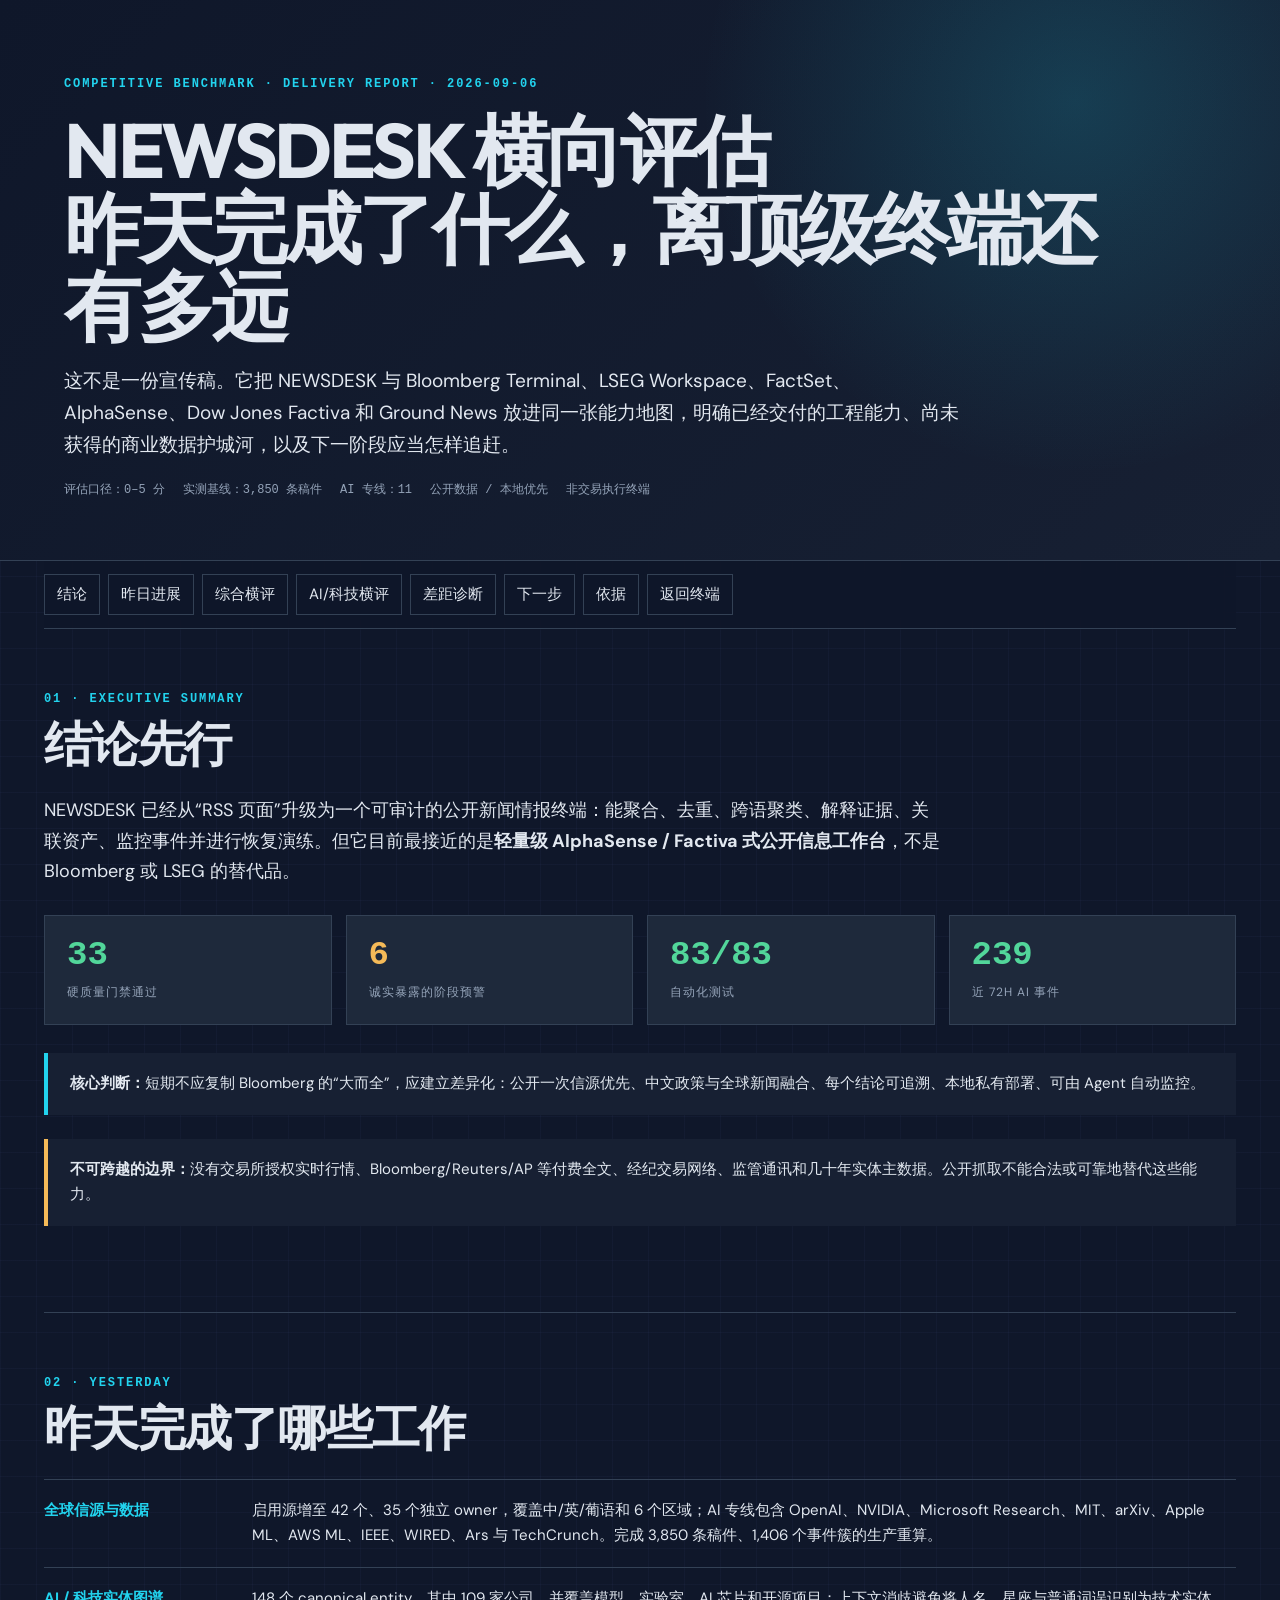
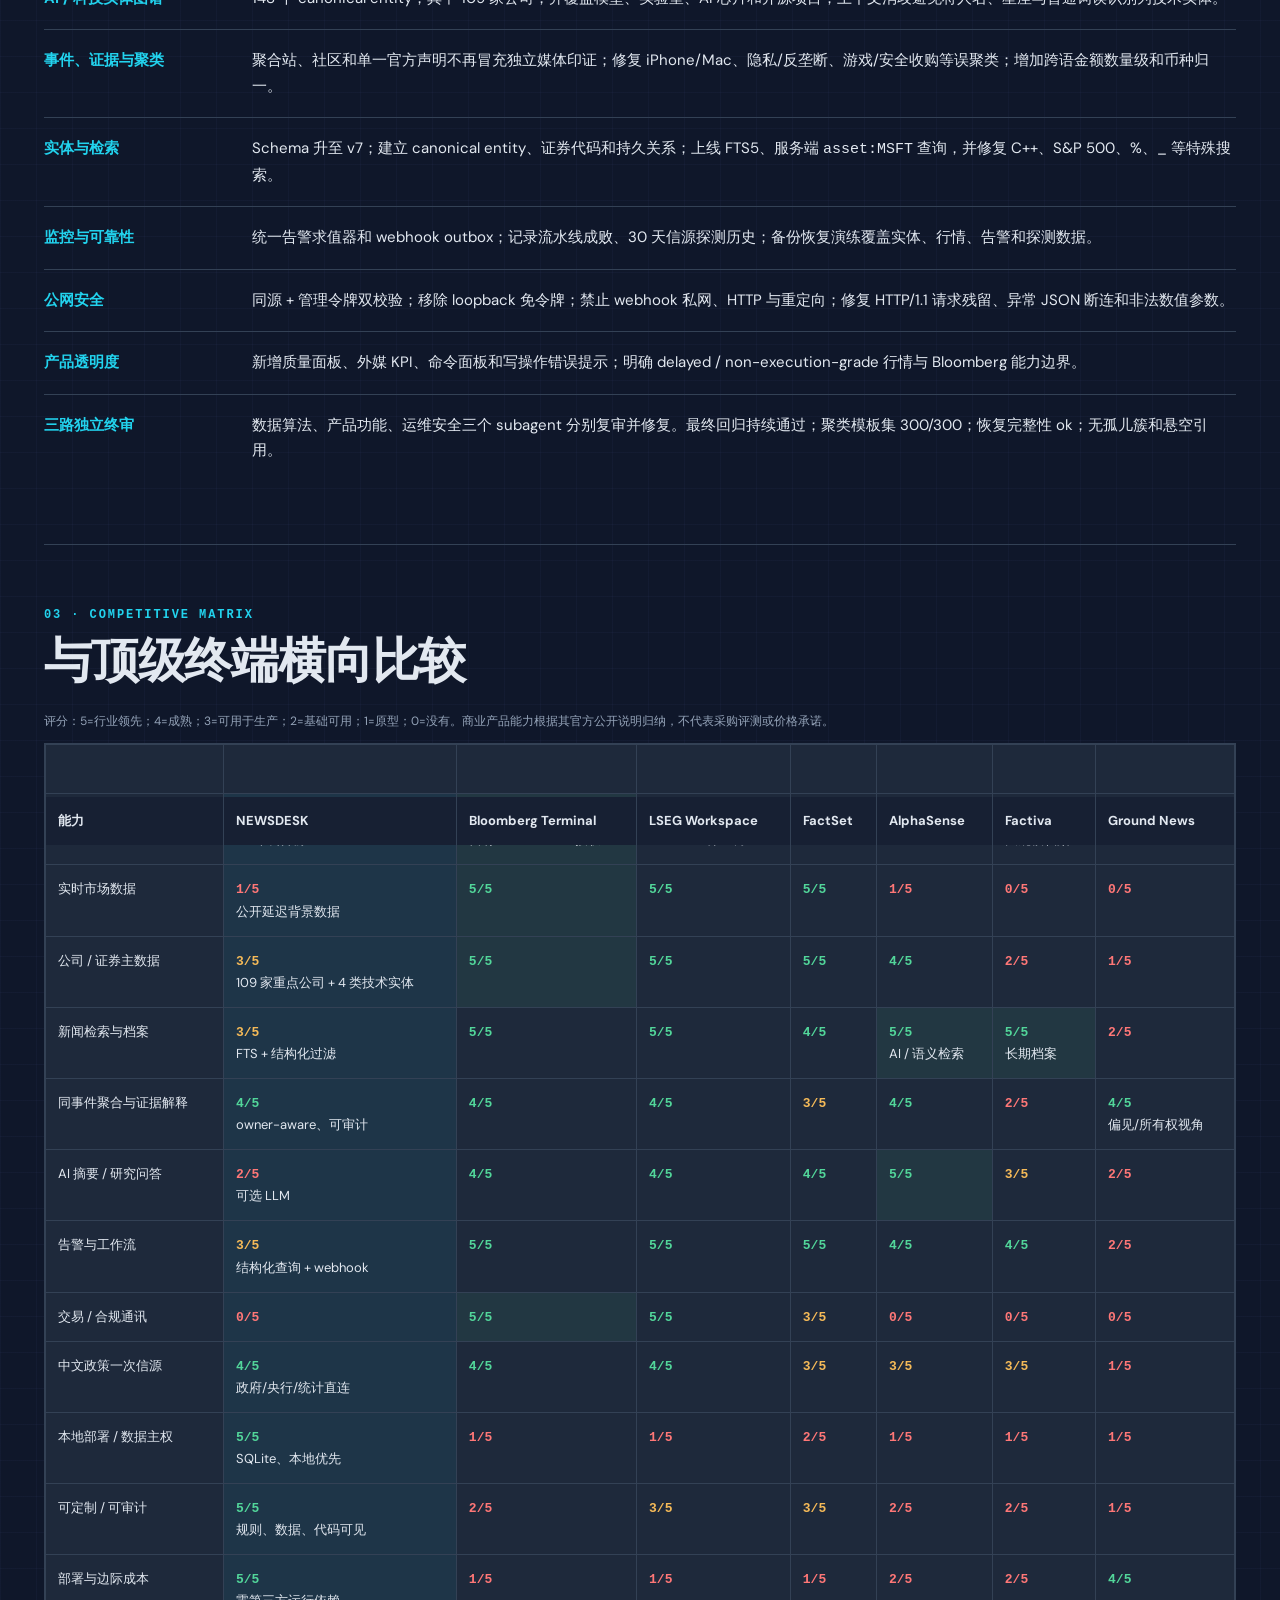
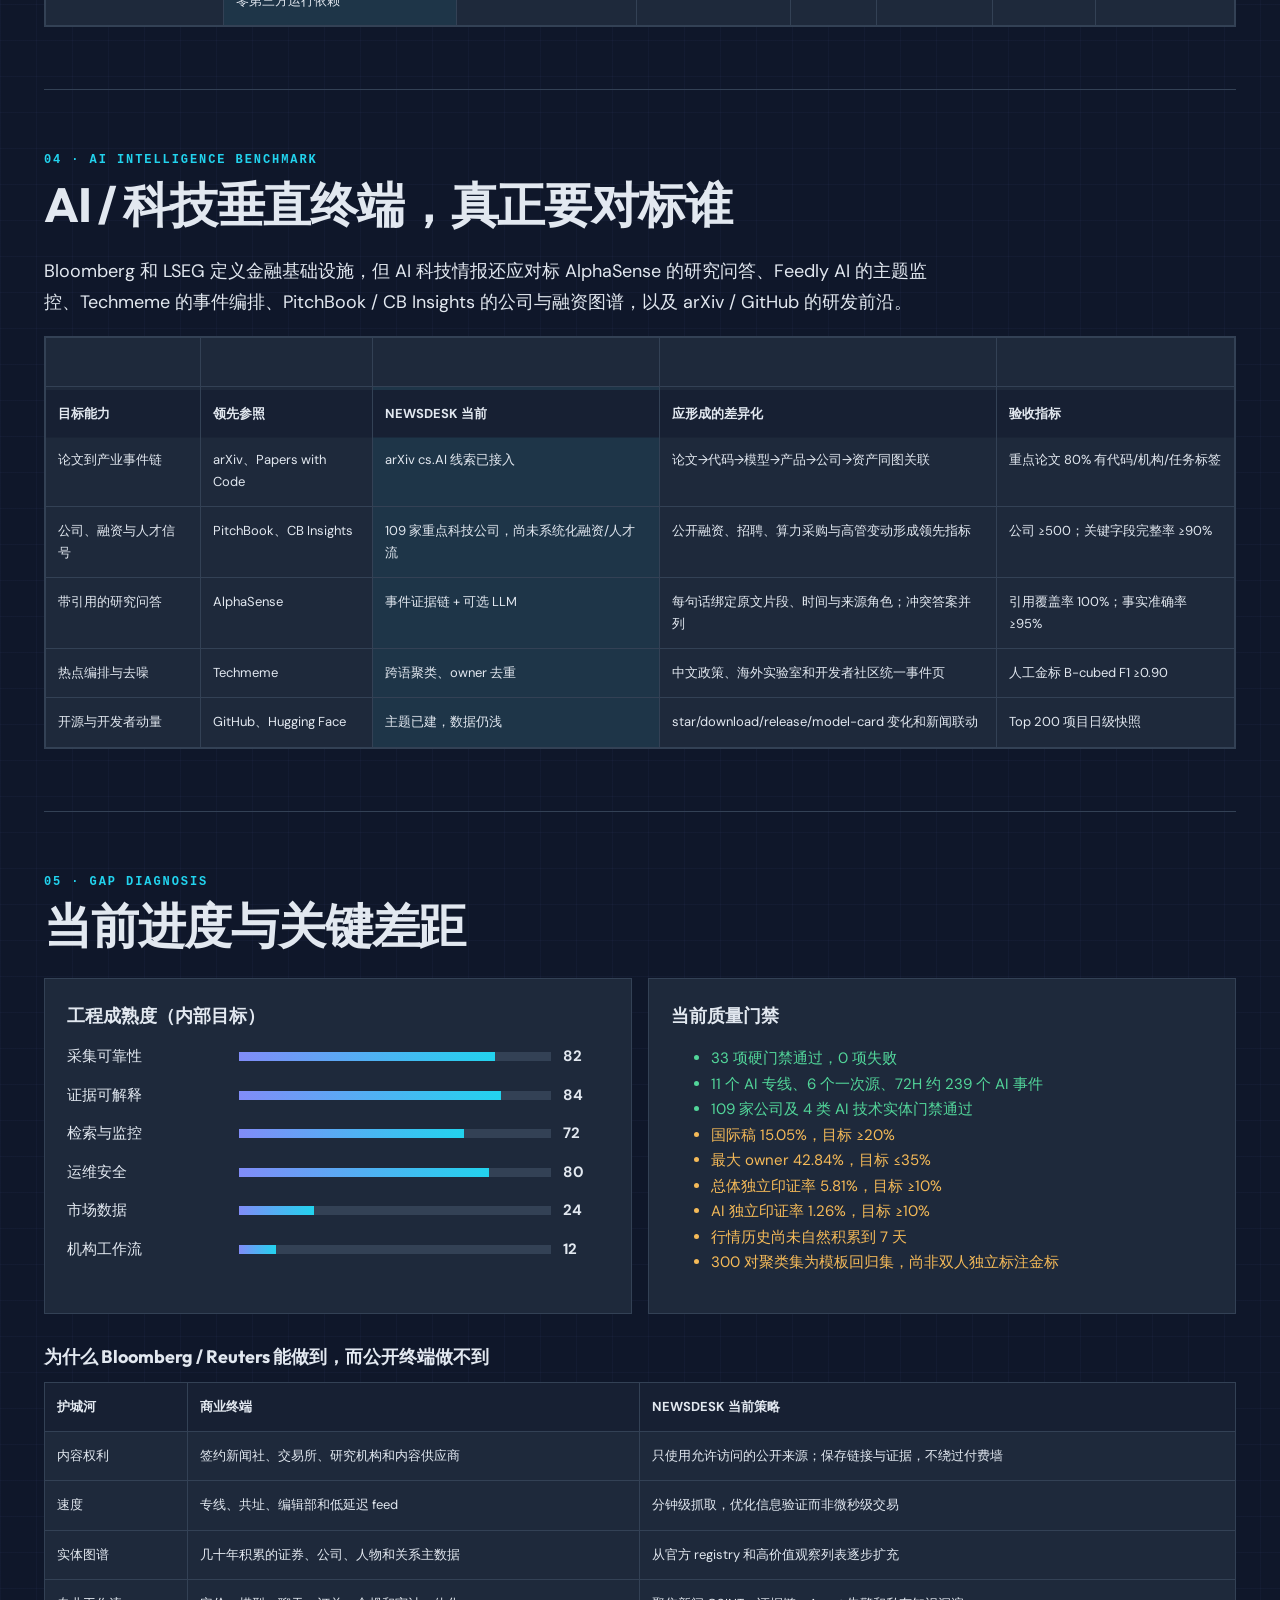
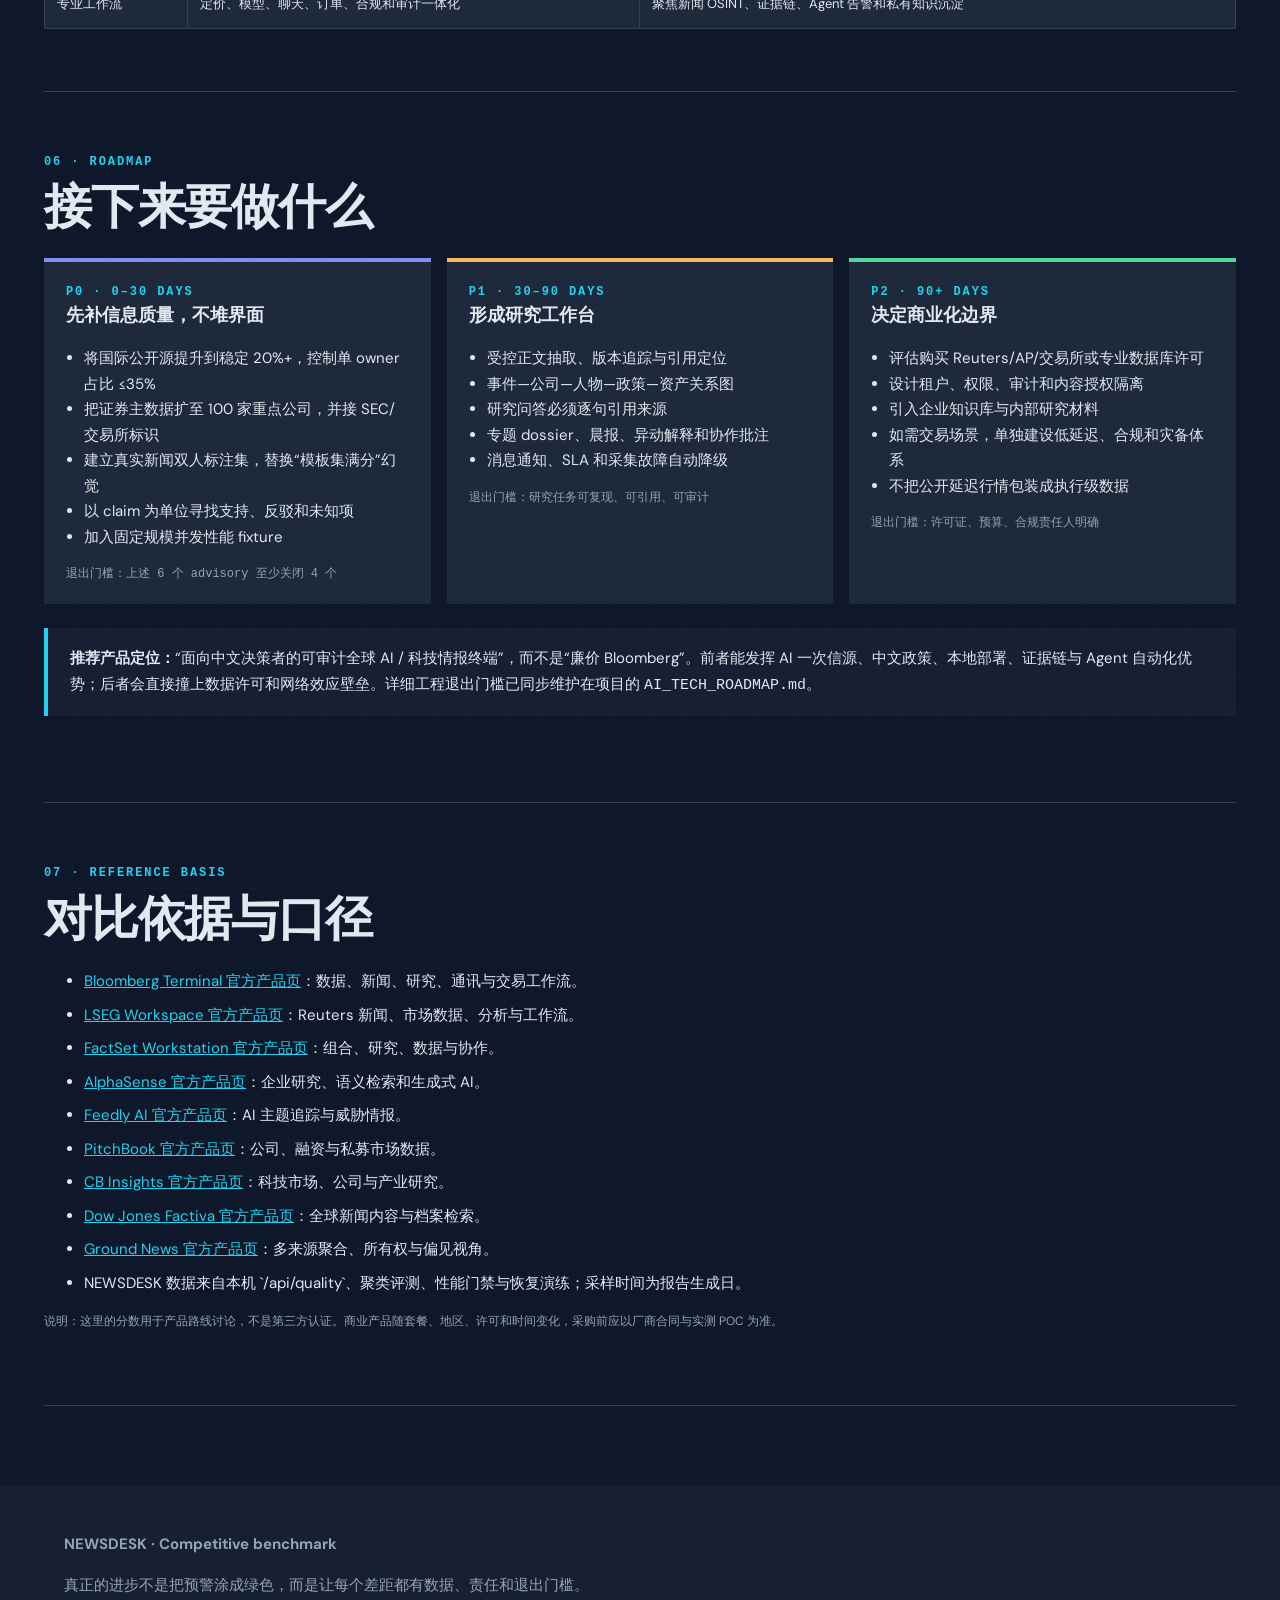
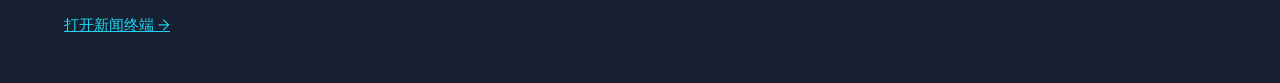
==== web/benchmark-report.html @ 803a9b40 "add web/benchmark-report.html" ====
<!doctype html>
<!--
  Aesthetic Direction: E. 科技冷冽
  Display Font: Outfit | Body Font: DM Sans
  Primary: #818CF8 | Accent: #22D3EE | Bg: #0F172A
  Texture: technical grid + radial glow
-->
<html lang="zh-CN">
<head>
<meta charset="utf-8">
<meta name="viewport" content="width=device-width,initial-scale=1">
<title>NEWSDESK 横向评估｜昨日进展与下一步</title>
<link rel="preconnect" href="https://fonts.googleapis.com">
<link rel="preconnect" href="https://fonts.gstatic.com" crossorigin>
<link href="https://fonts.googleapis.com/css2?family=DM+Sans:wght@400;500;600&family=Outfit:wght@600;800&display=swap" rel="stylesheet">
<style>
:root{--bg:#0f172a;--panel:#1e293b;--panel2:#172033;--line:#334155;--text:#e2e8f0;--muted:#94a3b8;--amber:#f5ba58;--cyan:#22d3ee;--green:#52d69a;--red:#ff7777;--blue:#818cf8;--font-display:'Outfit',sans-serif;--font-body:'DM Sans','PingFang SC',sans-serif}*{box-sizing:border-box}html{scroll-behavior:smooth}body{margin:0;background-color:var(--bg);background-image:linear-gradient(rgba(129,140,248,.04) 1px,transparent 1px),linear-gradient(90deg,rgba(129,140,248,.04) 1px,transparent 1px);background-size:36px 36px;color:var(--text);font:15px/1.7 var(--font-body)}a{color:var(--cyan)}h1,h2,h3{font-family:var(--font-display)}.hero{padding:76px max(5vw,24px) 62px;border-bottom:1px solid var(--line);background:radial-gradient(circle at 84% 18%,rgba(34,211,238,.18) 0,transparent 32%),linear-gradient(135deg,var(--bg),var(--panel2))}.eyebrow{color:var(--cyan);font:700 12px/1.4 ui-monospace,monospace;letter-spacing:.16em;text-transform:uppercase}.hero h1{max-width:1050px;margin:18px 0;font-size:clamp(38px,6vw,78px);line-height:1.02;letter-spacing:-.045em}.hero p{max-width:900px;color:var(--text);font-size:19px}.stamp{display:flex;gap:18px;flex-wrap:wrap;color:var(--muted);font:12px ui-monospace,monospace}.wrap{max-width:1240px;margin:auto;padding:0 24px 80px}.nav{position:sticky;top:0;z-index:5;display:flex;gap:8px;overflow:auto;padding:13px 0;background:rgba(15,23,42,.94);backdrop-filter:blur(12px);border-bottom:1px solid var(--line)}.nav a{text-decoration:none;color:var(--text);border:1px solid var(--line);padding:7px 12px;white-space:nowrap}.section{padding:62px 0;border-bottom:1px solid var(--line);scroll-margin-top:58px}h2{font-size:clamp(28px,4vw,48px);line-height:1.15;margin:8px 0 24px;letter-spacing:-.025em}h3{font-size:18px;margin:0 0 10px}.lead{max-width:900px;color:var(--text);font-size:18px}.grid{display:grid;grid-template-columns:repeat(4,1fr);gap:14px;margin:28px 0}.card{background:var(--panel);border:1px solid var(--line);padding:22px}.metric{font:700 34px/1 ui-monospace,monospace;color:var(--amber)}.label{margin-top:10px;color:var(--muted);font-size:12px;text-transform:uppercase;letter-spacing:.09em}.good{color:var(--green)}.warn{color:var(--amber)}.bad{color:var(--red)}.callout{margin:24px 0;padding:18px 22px;border-left:4px solid var(--cyan);background:var(--panel2)}.callout.warning{border-color:var(--amber)}.done{display:grid;grid-template-columns:190px 1fr;gap:18px;padding:18px 0;border-top:1px solid var(--line)}.done b{color:var(--cyan)}table{width:100%;border-collapse:collapse;background:var(--panel);font-size:13px}th,td{padding:13px 12px;border:1px solid var(--line);vertical-align:top;text-align:left}th{position:sticky;top:52px;background:var(--panel2);color:var(--text);z-index:2}.matrix-wrap{overflow:auto;border:1px solid var(--line)}.score{font:700 13px ui-monospace,monospace;white-space:nowrap}.s5,.s4{color:var(--green)}.s3{color:var(--amber)}.s2,.s1,.s0{color:var(--red)}.winner{background:rgba(82,214,154,.08)}.ours{background:rgba(34,211,238,.07)}.legend{color:var(--muted);font-size:12px}.two{display:grid;grid-template-columns:1fr 1fr;gap:16px}.bar-row{display:grid;grid-template-columns:160px 1fr 46px;gap:12px;align-items:center;margin:13px 0}.bar{height:9px;background:var(--line)}.bar i{display:block;height:100%;background:linear-gradient(90deg,var(--blue),var(--cyan))}.roadmap{display:grid;grid-template-columns:repeat(3,1fr);gap:16px}.phase{background:var(--panel);border-top:4px solid var(--blue);padding:22px}.phase:nth-child(2){border-color:var(--amber)}.phase:nth-child(3){border-color:var(--green)}.phase ul{padding-left:18px}.gate{font:12px ui-monospace,monospace;color:var(--muted)}.refs li{margin:8px 0}.footer{padding:46px max(5vw,24px);background:var(--panel2);color:var(--muted)}@media(max-width:900px){.grid{grid-template-columns:1fr 1fr}.two,.roadmap{grid-template-columns:1fr}.done{grid-template-columns:1fr}.bar-row{grid-template-columns:120px 1fr 40px}}@media(max-width:520px){.grid{grid-template-columns:1fr}.hero{padding-top:48px}}
</style>
</head>
<body>
<header class="hero">
  <div class="eyebrow">Competitive benchmark · delivery report · 2026-09-06</div>
  <h1>NEWSDESK 横向评估<br>昨天完成了什么，离顶级终端还有多远</h1>
  <p>这不是一份宣传稿。它把 NEWSDESK 与 Bloomberg Terminal、LSEG Workspace、FactSet、AlphaSense、Dow Jones Factiva 和 Ground News 放进同一张能力地图，明确已经交付的工程能力、尚未获得的商业数据护城河，以及下一阶段应当怎样追赶。</p>
  <div class="stamp"><span>评估口径：0–5 分</span><span>实测基线：3,850 条稿件</span><span>AI 专线：11</span><span>公开数据 / 本地优先</span><span>非交易执行终端</span></div>
</header>
<main class="wrap">
<nav class="nav"><a href="#summary">结论</a><a href="#yesterday">昨日进展</a><a href="#matrix">综合横评</a><a href="#ai-benchmark">AI/科技横评</a><a href="#gaps">差距诊断</a><a href="#roadmap">下一步</a><a href="#sources">依据</a><a href="/">返回终端</a></nav>

<section class="section" id="summary">
  <div class="eyebrow">01 · Executive summary</div><h2>结论先行</h2>
  <p class="lead">NEWSDESK 已经从“RSS 页面”升级为一个可审计的公开新闻情报终端：能聚合、去重、跨语聚类、解释证据、关联资产、监控事件并进行恢复演练。但它目前最接近的是<strong>轻量级 AlphaSense / Factiva 式公开信息工作台</strong>，不是 Bloomberg 或 LSEG 的替代品。</p>
  <div class="grid"><div class="card"><div class="metric good">33</div><div class="label">硬质量门禁通过</div></div><div class="card"><div class="metric">6</div><div class="label">诚实暴露的阶段预警</div></div><div class="card"><div class="metric good">83/83</div><div class="label">自动化测试</div></div><div class="card"><div class="metric good">239</div><div class="label">近 72H AI 事件</div></div></div>
  <div class="callout"><b>核心判断：</b>短期不应复制 Bloomberg 的“大而全”，应建立差异化：公开一次信源优先、中文政策与全球新闻融合、每个结论可追溯、本地私有部署、可由 Agent 自动监控。</div>
  <div class="callout warning"><b>不可跨越的边界：</b>没有交易所授权实时行情、Bloomberg/Reuters/AP 等付费全文、经纪交易网络、监管通讯和几十年实体主数据。公开抓取不能合法或可靠地替代这些能力。</div>
</section>

<section class="section" id="yesterday">
  <div class="eyebrow">02 · Yesterday</div><h2>昨天完成了哪些工作</h2>
  <div class="done"><b>全球信源与数据</b><span>启用源增至 42 个、35 个独立 owner，覆盖中/英/葡语和 6 个区域；AI 专线包含 OpenAI、NVIDIA、Microsoft Research、MIT、arXiv、Apple ML、AWS ML、IEEE、WIRED、Ars 与 TechCrunch。完成 3,850 条稿件、1,406 个事件簇的生产重算。</span></div>
  <div class="done"><b>AI / 科技实体图谱</b><span>148 个 canonical entity，其中 109 家公司，并覆盖模型、实验室、AI 芯片和开源项目；上下文消歧避免将人名、星座与普通词误识别为技术实体。</span></div>
  <div class="done"><b>事件、证据与聚类</b><span>聚合站、社区和单一官方声明不再冒充独立媒体印证；修复 iPhone/Mac、隐私/反垄断、游戏/安全收购等误聚类；增加跨语金额数量级和币种归一。</span></div>
  <div class="done"><b>实体与检索</b><span>Schema 升至 v7；建立 canonical entity、证券代码和持久关系；上线 FTS5、服务端 <code>asset:MSFT</code> 查询，并修复 C++、S&amp;P 500、%、_ 等特殊搜索。</span></div>
  <div class="done"><b>监控与可靠性</b><span>统一告警求值器和 webhook outbox；记录流水线成败、30 天信源探测历史；备份恢复演练覆盖实体、行情、告警和探测数据。</span></div>
  <div class="done"><b>公网安全</b><span>同源 + 管理令牌双校验；移除 loopback 免令牌；禁止 webhook 私网、HTTP 与重定向；修复 HTTP/1.1 请求残留、异常 JSON 断连和非法数值参数。</span></div>
  <div class="done"><b>产品透明度</b><span>新增质量面板、外媒 KPI、命令面板和写操作错误提示；明确 delayed / non-execution-grade 行情与 Bloomberg 能力边界。</span></div>
  <div class="done"><b>三路独立终审</b><span>数据算法、产品功能、运维安全三个 subagent 分别复审并修复。最终回归持续通过；聚类模板集 300/300；恢复完整性 ok；无孤儿簇和悬空引用。</span></div>
</section>

<section class="section" id="matrix">
  <div class="eyebrow">03 · Competitive matrix</div><h2>与顶级终端横向比较</h2>
  <p class="legend">评分：5=行业领先；4=成熟；3=可用于生产；2=基础可用；1=原型；0=没有。商业产品能力根据其官方公开说明归纳，不代表采购评测或价格承诺。</p>
  <div class="matrix-wrap"><table><thead><tr><th>能力</th><th>NEWSDESK</th><th>Bloomberg Terminal</th><th>LSEG Workspace</th><th>FactSet</th><th>AlphaSense</th><th>Factiva</th><th>Ground News</th></tr></thead><tbody>
  <tr><td>全球授权新闻深度</td><td class="ours"><span class="score s2">2/5</span><br>42 个公开源</td><td class="winner"><span class="score s5">5/5</span><br>自有 newsroom + 授权</td><td><span class="score s5">5/5</span><br>Reuters + 第三方</td><td><span class="score s4">4/5</span></td><td><span class="score s4">4/5</span></td><td><span class="score s5">5/5</span><br>大规模档案</td><td><span class="score s3">3/5</span></td></tr>
  <tr><td>实时市场数据</td><td class="ours"><span class="score s1">1/5</span><br>公开延迟背景数据</td><td class="winner"><span class="score s5">5/5</span></td><td><span class="score s5">5/5</span></td><td><span class="score s5">5/5</span></td><td><span class="score s1">1/5</span></td><td><span class="score s0">0/5</span></td><td><span class="score s0">0/5</span></td></tr>
  <tr><td>公司 / 证券主数据</td><td class="ours"><span class="score s3">3/5</span><br>109 家重点公司 + 4 类技术实体</td><td class="winner"><span class="score s5">5/5</span></td><td><span class="score s5">5/5</span></td><td><span class="score s5">5/5</span></td><td><span class="score s4">4/5</span></td><td><span class="score s2">2/5</span></td><td><span class="score s1">1/5</span></td></tr>
  <tr><td>新闻检索与档案</td><td class="ours"><span class="score s3">3/5</span><br>FTS + 结构化过滤</td><td><span class="score s5">5/5</span></td><td><span class="score s5">5/5</span></td><td><span class="score s4">4/5</span></td><td class="winner"><span class="score s5">5/5</span><br>AI / 语义检索</td><td class="winner"><span class="score s5">5/5</span><br>长期档案</td><td><span class="score s2">2/5</span></td></tr>
  <tr><td>同事件聚合与证据解释</td><td class="ours winner"><span class="score s4">4/5</span><br>owner-aware、可审计</td><td><span class="score s4">4/5</span></td><td><span class="score s4">4/5</span></td><td><span class="score s3">3/5</span></td><td><span class="score s4">4/5</span></td><td><span class="score s2">2/5</span></td><td><span class="score s4">4/5</span><br>偏见/所有权视角</td></tr>
  <tr><td>AI 摘要 / 研究问答</td><td class="ours"><span class="score s2">2/5</span><br>可选 LLM</td><td><span class="score s4">4/5</span></td><td><span class="score s4">4/5</span></td><td><span class="score s4">4/5</span></td><td class="winner"><span class="score s5">5/5</span></td><td><span class="score s3">3/5</span></td><td><span class="score s2">2/5</span></td></tr>
  <tr><td>告警与工作流</td><td class="ours"><span class="score s3">3/5</span><br>结构化查询 + webhook</td><td><span class="score s5">5/5</span></td><td><span class="score s5">5/5</span></td><td><span class="score s5">5/5</span></td><td><span class="score s4">4/5</span></td><td><span class="score s4">4/5</span></td><td><span class="score s2">2/5</span></td></tr>
  <tr><td>交易 / 合规通讯</td><td class="ours"><span class="score s0">0/5</span></td><td class="winner"><span class="score s5">5/5</span></td><td><span class="score s5">5/5</span></td><td><span class="score s3">3/5</span></td><td><span class="score s0">0/5</span></td><td><span class="score s0">0/5</span></td><td><span class="score s0">0/5</span></td></tr>
  <tr><td>中文政策一次信源</td><td class="ours winner"><span class="score s4">4/5</span><br>政府/央行/统计直连</td><td><span class="score s4">4/5</span></td><td><span class="score s4">4/5</span></td><td><span class="score s3">3/5</span></td><td><span class="score s3">3/5</span></td><td><span class="score s3">3/5</span></td><td><span class="score s1">1/5</span></td></tr>
  <tr><td>本地部署 / 数据主权</td><td class="ours winner"><span class="score s5">5/5</span><br>SQLite、本地优先</td><td><span class="score s1">1/5</span></td><td><span class="score s1">1/5</span></td><td><span class="score s2">2/5</span></td><td><span class="score s1">1/5</span></td><td><span class="score s1">1/5</span></td><td><span class="score s1">1/5</span></td></tr>
  <tr><td>可定制 / 可审计</td><td class="ours winner"><span class="score s5">5/5</span><br>规则、数据、代码可见</td><td><span class="score s2">2/5</span></td><td><span class="score s3">3/5</span></td><td><span class="score s3">3/5</span></td><td><span class="score s2">2/5</span></td><td><span class="score s2">2/5</span></td><td><span class="score s1">1/5</span></td></tr>
  <tr><td>部署与边际成本</td><td class="ours winner"><span class="score s5">5/5</span><br>零第三方运行依赖</td><td><span class="score s1">1/5</span></td><td><span class="score s1">1/5</span></td><td><span class="score s1">1/5</span></td><td><span class="score s2">2/5</span></td><td><span class="score s2">2/5</span></td><td><span class="score s4">4/5</span></td></tr>
  </tbody></table></div>
</section>

<section class="section" id="ai-benchmark">
  <div class="eyebrow">04 · AI intelligence benchmark</div><h2>AI / 科技垂直终端，真正要对标谁</h2>
  <p class="lead">Bloomberg 和 LSEG 定义金融基础设施，但 AI 科技情报还应对标 AlphaSense 的研究问答、Feedly AI 的主题监控、Techmeme 的事件编排、PitchBook / CB Insights 的公司与融资图谱，以及 arXiv / GitHub 的研发前沿。</p>
  <div class="matrix-wrap"><table><thead><tr><th>目标能力</th><th>领先参照</th><th>NEWSDESK 当前</th><th>应形成的差异化</th><th>验收指标</th></tr></thead><tbody>
    <tr><td>实验室 / 模型发布雷达</td><td>AlphaSense、Feedly AI</td><td class="ours">11 个专线，含 6 个一次源</td><td>官方发布与独立报道分层，不把厂商自述当事实确认</td><td>核心实验室 ≥20；漏报率 ≤5%</td></tr>
    <tr><td>论文到产业事件链</td><td>arXiv、Papers with Code</td><td class="ours">arXiv cs.AI 线索已接入</td><td>论文→代码→模型→产品→公司→资产同图关联</td><td>重点论文 80% 有代码/机构/任务标签</td></tr>
    <tr><td>公司、融资与人才信号</td><td>PitchBook、CB Insights</td><td class="ours">109 家重点科技公司，尚未系统化融资/人才流</td><td>公开融资、招聘、算力采购与高管变动形成领先指标</td><td>公司 ≥500；关键字段完整率 ≥90%</td></tr>
    <tr><td>带引用的研究问答</td><td>AlphaSense</td><td class="ours">事件证据链 + 可选 LLM</td><td>每句话绑定原文片段、时间与来源角色；冲突答案并列</td><td>引用覆盖率 100%；事实准确率 ≥95%</td></tr>
    <tr><td>热点编排与去噪</td><td>Techmeme</td><td class="ours">跨语聚类、owner 去重</td><td>中文政策、海外实验室和开发者社区统一事件页</td><td>人工金标 B-cubed F1 ≥0.90</td></tr>
    <tr><td>开源与开发者动量</td><td>GitHub、Hugging Face</td><td class="ours">主题已建，数据仍浅</td><td>star/download/release/model-card 变化和新闻联动</td><td>Top 200 项目日级快照</td></tr>
  </tbody></table></div>
</section>

<section class="section" id="gaps">
  <div class="eyebrow">05 · Gap diagnosis</div><h2>当前进度与关键差距</h2>
  <div class="two"><div class="card"><h3>工程成熟度（内部目标）</h3><div class="bar-row"><span>采集可靠性</span><div class="bar"><i style="width:82%"></i></div><b>82</b></div><div class="bar-row"><span>证据可解释</span><div class="bar"><i style="width:84%"></i></div><b>84</b></div><div class="bar-row"><span>检索与监控</span><div class="bar"><i style="width:72%"></i></div><b>72</b></div><div class="bar-row"><span>运维安全</span><div class="bar"><i style="width:80%"></i></div><b>80</b></div><div class="bar-row"><span>市场数据</span><div class="bar"><i style="width:24%"></i></div><b>24</b></div><div class="bar-row"><span>机构工作流</span><div class="bar"><i style="width:12%"></i></div><b>12</b></div></div>
  <div class="card"><h3>当前质量门禁</h3><ul><li class="good">33 项硬门禁通过，0 项失败</li><li class="good">11 个 AI 专线、6 个一次源、72H 约 239 个 AI 事件</li><li class="good">109 家公司及 4 类 AI 技术实体门禁通过</li><li class="warn">国际稿 15.05%，目标 ≥20%</li><li class="warn">最大 owner 42.84%，目标 ≤35%</li><li class="warn">总体独立印证率 5.81%，目标 ≥10%</li><li class="warn">AI 独立印证率 1.26%，目标 ≥10%</li><li class="warn">行情历史尚未自然积累到 7 天</li><li class="warn">300 对聚类集为模板回归集，尚非双人独立标注金标</li></ul></div></div>
  <h3 style="margin-top:28px">为什么 Bloomberg / Reuters 能做到，而公开终端做不到</h3>
  <table><thead><tr><th>护城河</th><th>商业终端</th><th>NEWSDESK 当前策略</th></tr></thead><tbody><tr><td>内容权利</td><td>签约新闻社、交易所、研究机构和内容供应商</td><td>只使用允许访问的公开来源；保存链接与证据，不绕过付费墙</td></tr><tr><td>速度</td><td>专线、共址、编辑部和低延迟 feed</td><td>分钟级抓取，优化信息验证而非微秒级交易</td></tr><tr><td>实体图谱</td><td>几十年积累的证券、公司、人物和关系主数据</td><td>从官方 registry 和高价值观察列表逐步扩充</td></tr><tr><td>专业工作流</td><td>定价、模型、聊天、订单、合规和审计一体化</td><td>聚焦新闻 OSINT、证据链、Agent 告警和私有知识沉淀</td></tr></tbody></table>
</section>

<section class="section" id="roadmap">
  <div class="eyebrow">06 · Roadmap</div><h2>接下来要做什么</h2>
  <div class="roadmap"><div class="phase"><div class="eyebrow">P0 · 0–30 days</div><h3>先补信息质量，不堆界面</h3><ul><li>将国际公开源提升到稳定 20%+，控制单 owner 占比 ≤35%</li><li>把证券主数据扩至 100 家重点公司，并接 SEC/交易所标识</li><li>建立真实新闻双人标注集，替换“模板集满分”幻觉</li><li>以 claim 为单位寻找支持、反驳和未知项</li><li>加入固定规模并发性能 fixture</li></ul><div class="gate">退出门槛：上述 6 个 advisory 至少关闭 4 个</div></div>
  <div class="phase"><div class="eyebrow">P1 · 30–90 days</div><h3>形成研究工作台</h3><ul><li>受控正文抽取、版本追踪与引用定位</li><li>事件—公司—人物—政策—资产关系图</li><li>研究问答必须逐句引用来源</li><li>专题 dossier、晨报、异动解释和协作批注</li><li>消息通知、SLA 和采集故障自动降级</li></ul><div class="gate">退出门槛：研究任务可复现、可引用、可审计</div></div>
  <div class="phase"><div class="eyebrow">P2 · 90+ days</div><h3>决定商业化边界</h3><ul><li>评估购买 Reuters/AP/交易所或专业数据库许可</li><li>设计租户、权限、审计和内容授权隔离</li><li>引入企业知识库与内部研究材料</li><li>如需交易场景，单独建设低延迟、合规和灾备体系</li><li>不把公开延迟行情包装成执行级数据</li></ul><div class="gate">退出门槛：许可证、预算、合规责任人明确</div></div></div>
  <div class="callout"><b>推荐产品定位：</b>“面向中文决策者的可审计全球 AI / 科技情报终端”，而不是“廉价 Bloomberg”。前者能发挥 AI 一次信源、中文政策、本地部署、证据链与 Agent 自动化优势；后者会直接撞上数据许可和网络效应壁垒。详细工程退出门槛已同步维护在项目的 <code>AI_TECH_ROADMAP.md</code>。</div>
</section>

<section class="section refs" id="sources">
  <div class="eyebrow">07 · Reference basis</div><h2>对比依据与口径</h2>
  <ul><li><a href="https://www.bloomberg.com/professional/products/bloomberg-terminal/" target="_blank" rel="noopener">Bloomberg Terminal 官方产品页</a>：数据、新闻、研究、通讯与交易工作流。</li><li><a href="https://www.lseg.com/en/data-analytics/products/workspace" target="_blank" rel="noopener">LSEG Workspace 官方产品页</a>：Reuters 新闻、市场数据、分析与工作流。</li><li><a href="https://www.factset.com/solutions/workstation" target="_blank" rel="noopener">FactSet Workstation 官方产品页</a>：组合、研究、数据与协作。</li><li><a href="https://www.alpha-sense.com/" target="_blank" rel="noopener">AlphaSense 官方产品页</a>：企业研究、语义检索和生成式 AI。</li><li><a href="https://feedly.com/ai" target="_blank" rel="noopener">Feedly AI 官方产品页</a>：AI 主题追踪与威胁情报。</li><li><a href="https://pitchbook.com/" target="_blank" rel="noopener">PitchBook 官方产品页</a>：公司、融资与私募市场数据。</li><li><a href="https://www.cbinsights.com/" target="_blank" rel="noopener">CB Insights 官方产品页</a>：科技市场、公司与产业研究。</li><li><a href="https://www.dowjones.com/professional/factiva/" target="_blank" rel="noopener">Dow Jones Factiva 官方产品页</a>：全球新闻内容与档案检索。</li><li><a href="https://ground.news/" target="_blank" rel="noopener">Ground News 官方产品页</a>：多来源聚合、所有权与偏见视角。</li><li>NEWSDESK 数据来自本机 `/api/quality`、聚类评测、性能门禁与恢复演练；采样时间为报告生成日。</li></ul>
  <p class="legend">说明：这里的分数用于产品路线讨论，不是第三方认证。商业产品随套餐、地区、许可和时间变化，采购前应以厂商合同与实测 POC 为准。</p>
</section>
</main>
<footer class="footer"><b>NEWSDESK · Competitive benchmark</b><p>真正的进步不是把预警涂成绿色，而是让每个差距都有数据、责任和退出门槛。</p><a href="/">打开新闻终端 →</a></footer>
</body></html>
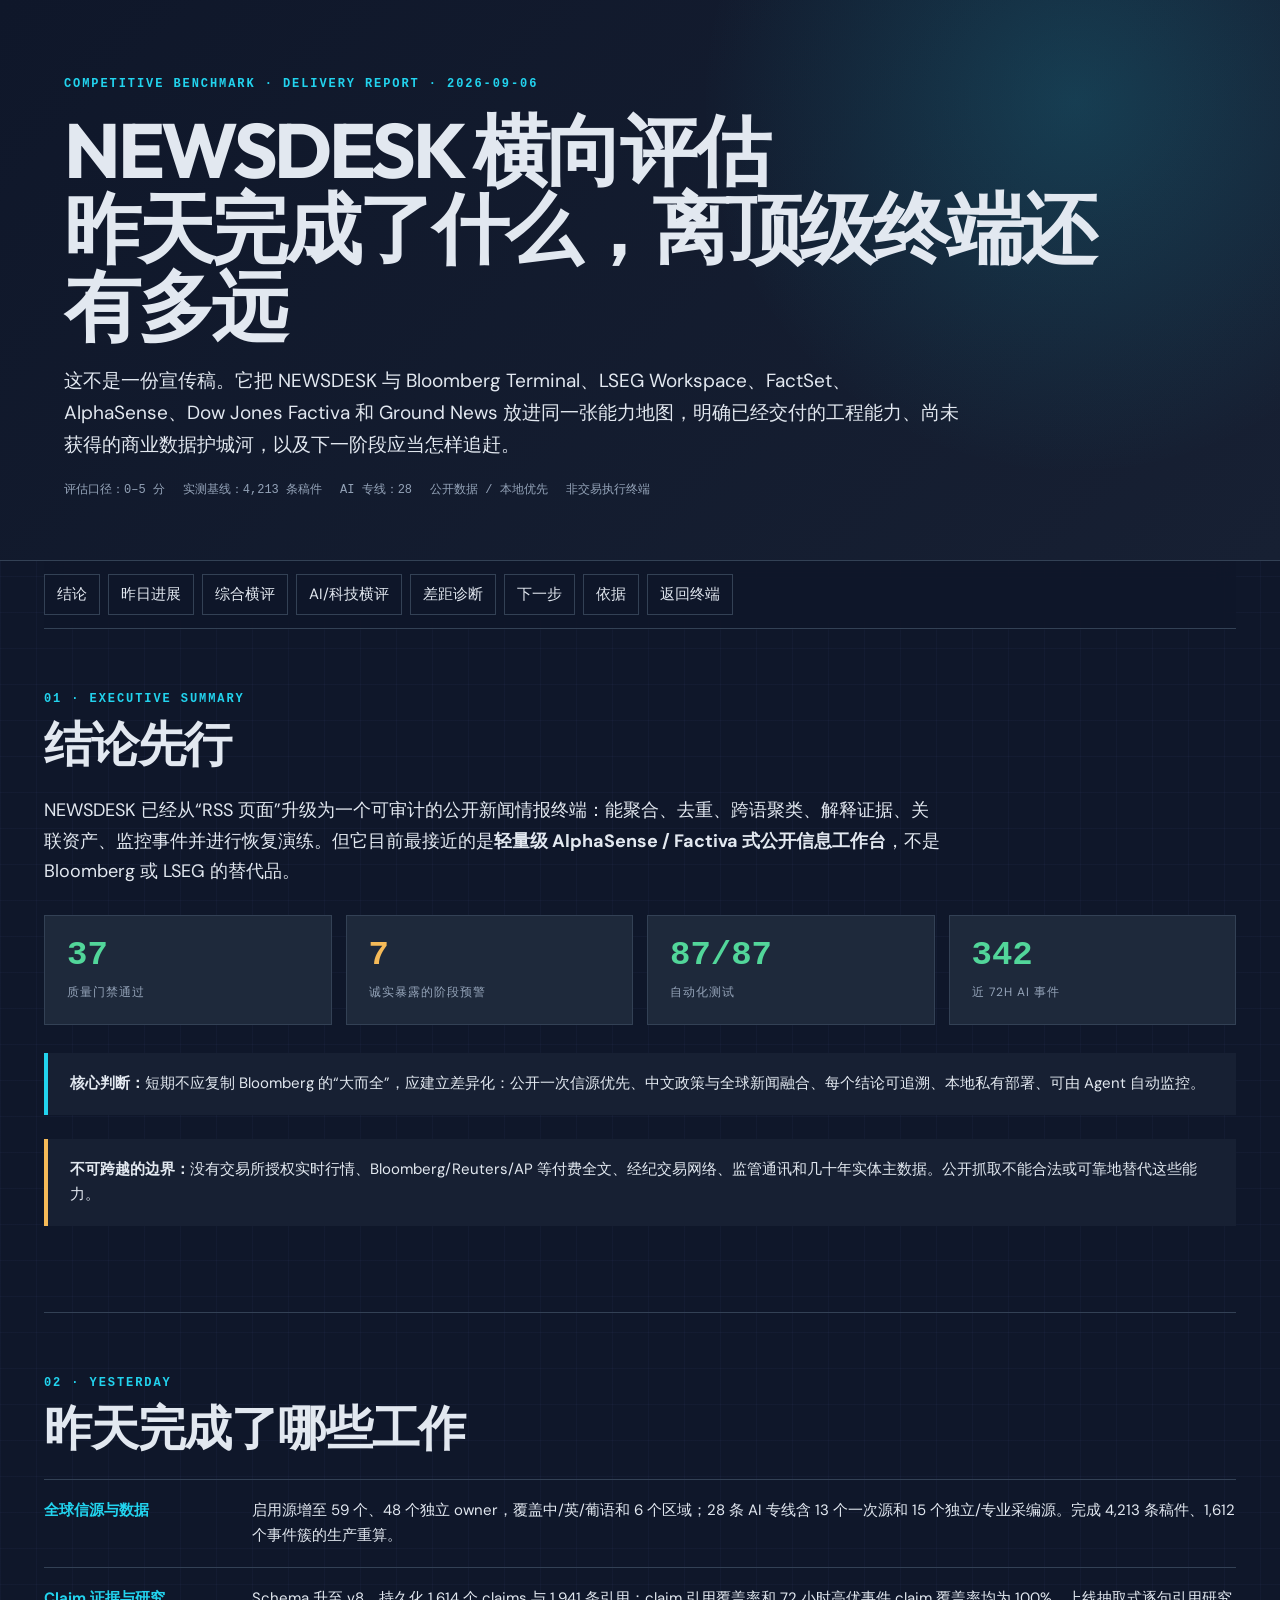
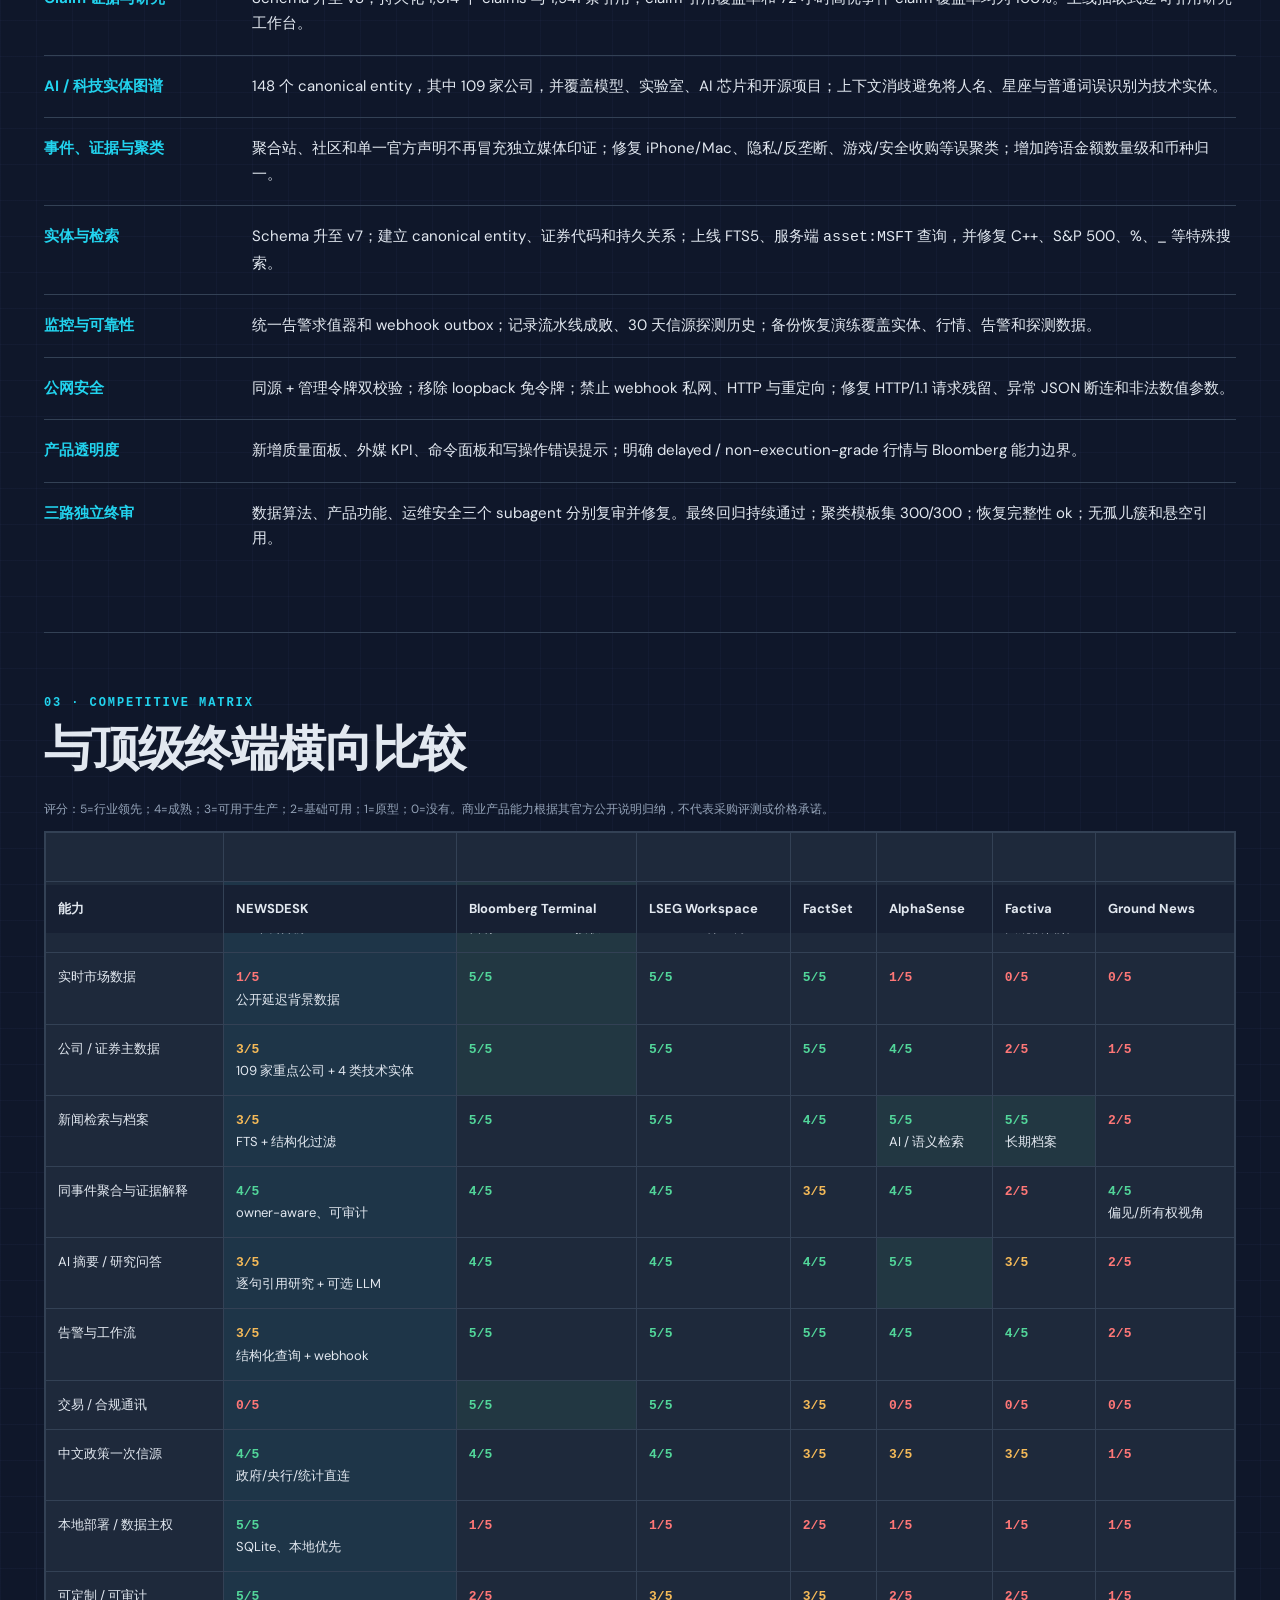
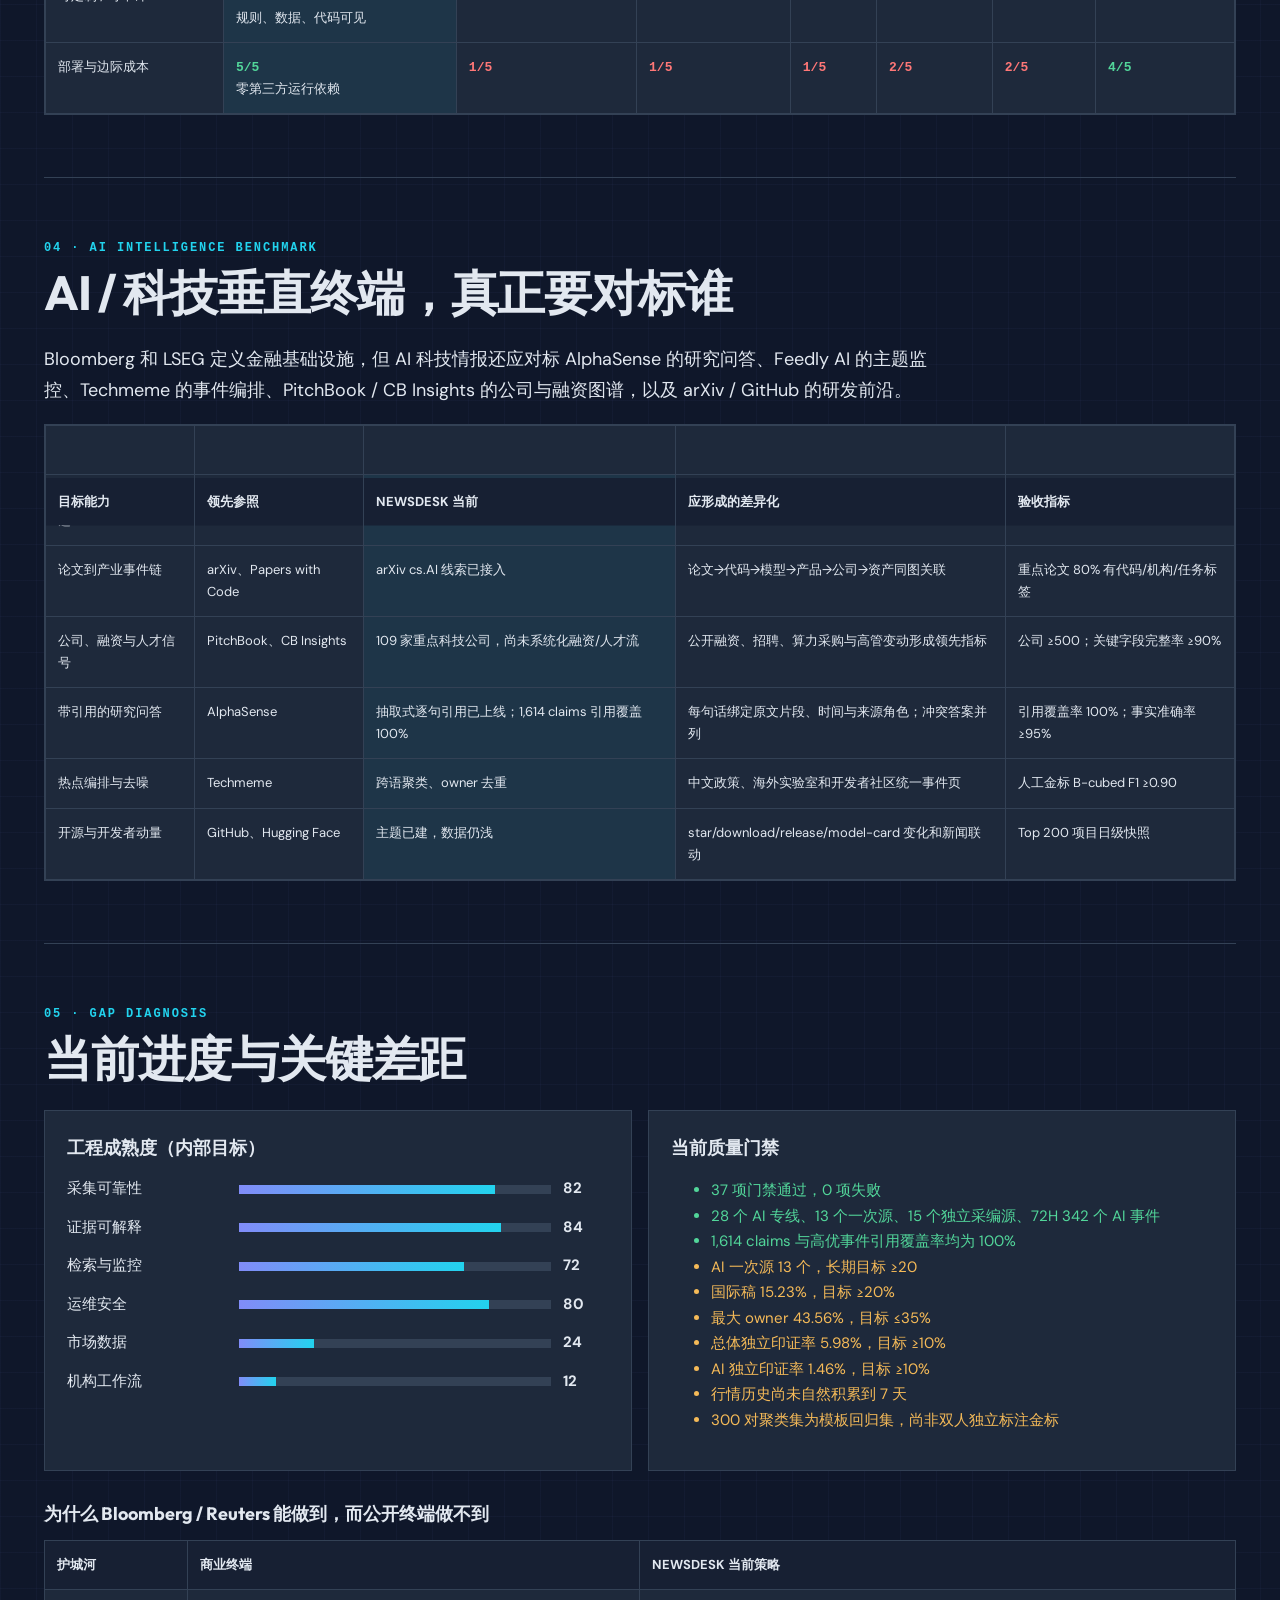
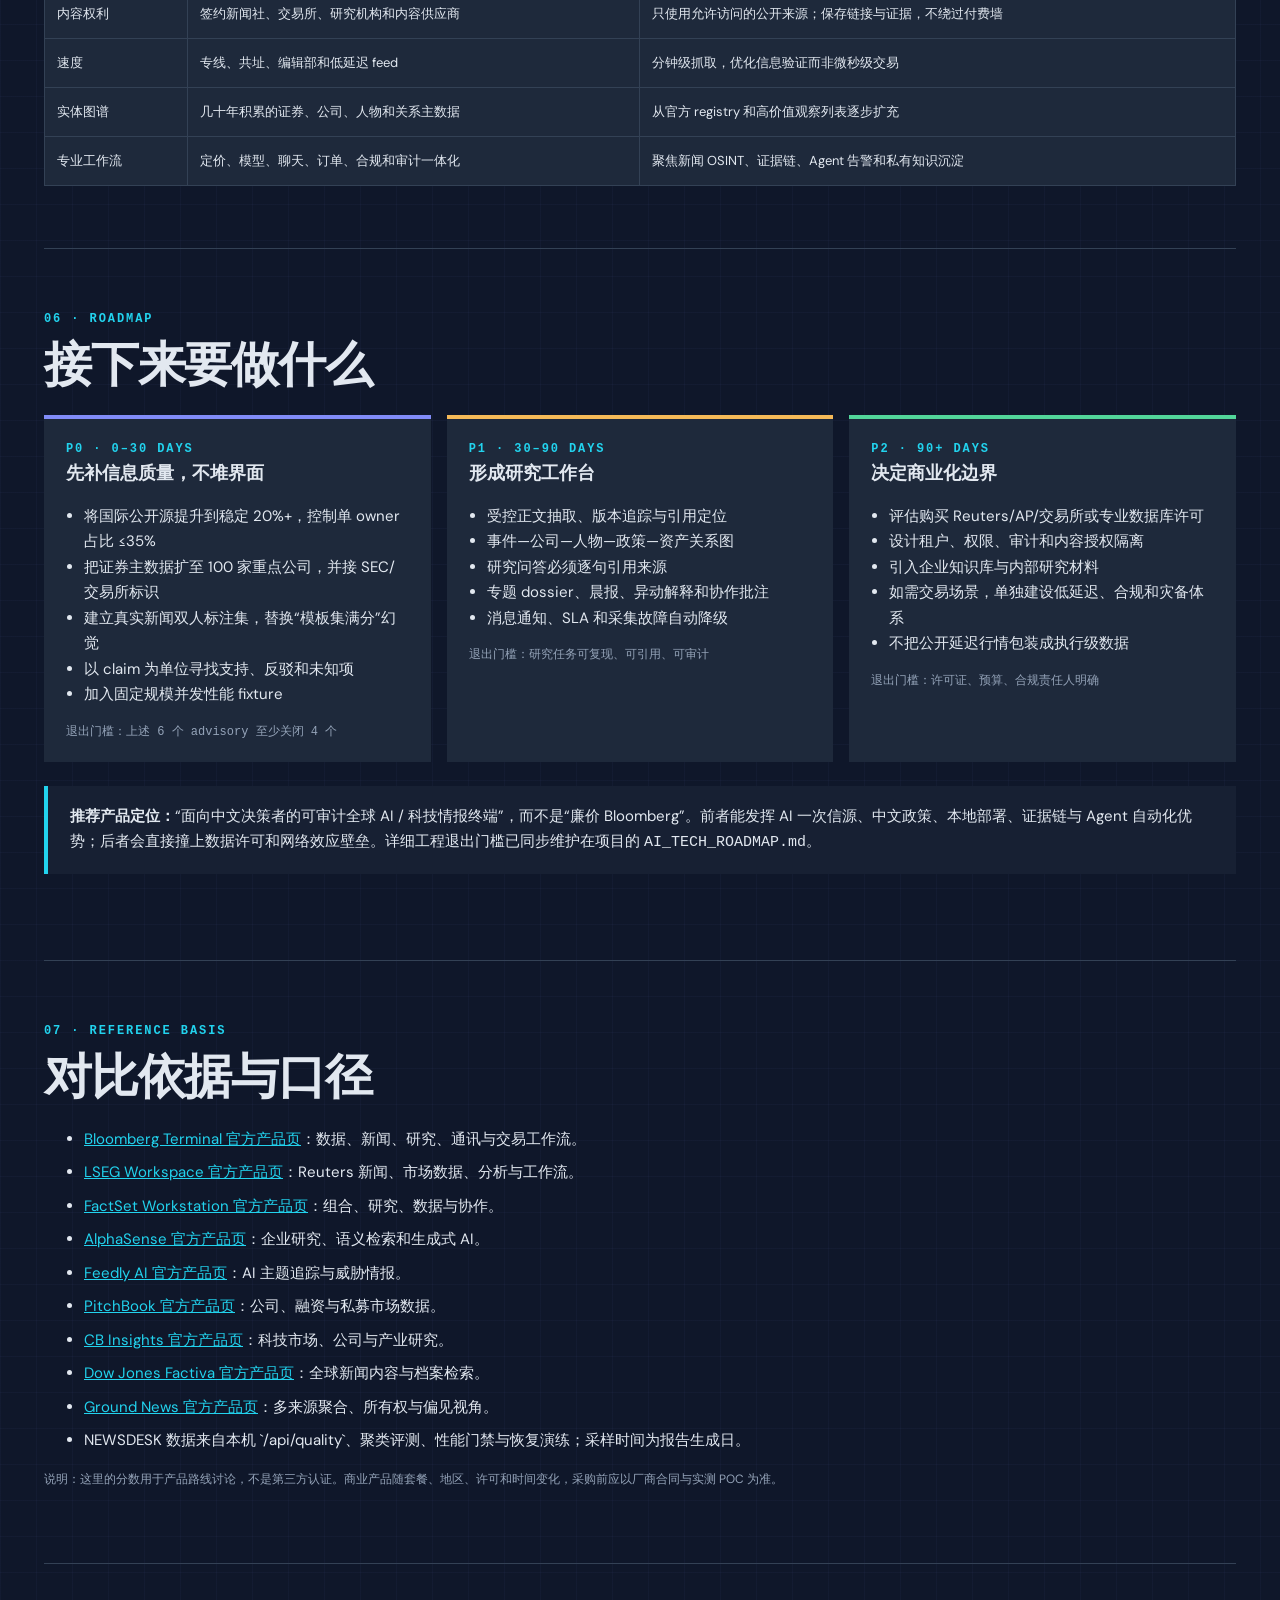
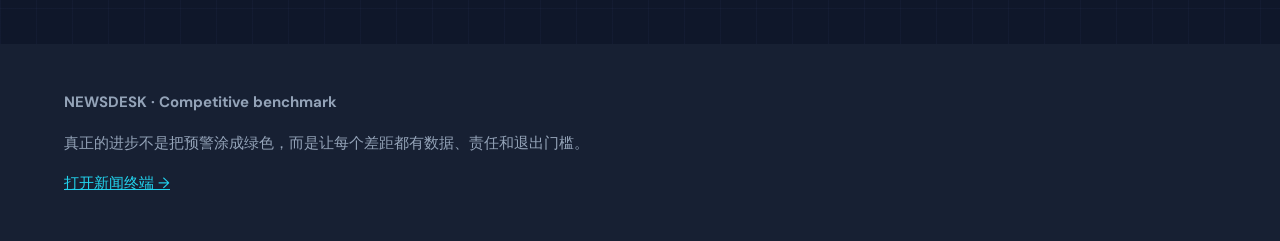
==== commit 9e7024d4: "release: NewsDesk v8 citation research workspace" ====
--- a/web/benchmark-report.html
+++ b/web/benchmark-report.html
@@ -22,7 +22,7 @@
   <div class="eyebrow">Competitive benchmark · delivery report · 2026-09-06</div>
   <h1>NEWSDESK 横向评估<br>昨天完成了什么，离顶级终端还有多远</h1>
   <p>这不是一份宣传稿。它把 NEWSDESK 与 Bloomberg Terminal、LSEG Workspace、FactSet、AlphaSense、Dow Jones Factiva 和 Ground News 放进同一张能力地图，明确已经交付的工程能力、尚未获得的商业数据护城河，以及下一阶段应当怎样追赶。</p>
-  <div class="stamp"><span>评估口径：0–5 分</span><span>实测基线：3,850 条稿件</span><span>AI 专线：11</span><span>公开数据 / 本地优先</span><span>非交易执行终端</span></div>
+  <div class="stamp"><span>评估口径：0–5 分</span><span>实测基线：4,213 条稿件</span><span>AI 专线：28</span><span>公开数据 / 本地优先</span><span>非交易执行终端</span></div>
 </header>
 <main class="wrap">
 <nav class="nav"><a href="#summary">结论</a><a href="#yesterday">昨日进展</a><a href="#matrix">综合横评</a><a href="#ai-benchmark">AI/科技横评</a><a href="#gaps">差距诊断</a><a href="#roadmap">下一步</a><a href="#sources">依据</a><a href="/">返回终端</a></nav>
@@ -30,14 +30,15 @@
 <section class="section" id="summary">
   <div class="eyebrow">01 · Executive summary</div><h2>结论先行</h2>
   <p class="lead">NEWSDESK 已经从“RSS 页面”升级为一个可审计的公开新闻情报终端：能聚合、去重、跨语聚类、解释证据、关联资产、监控事件并进行恢复演练。但它目前最接近的是<strong>轻量级 AlphaSense / Factiva 式公开信息工作台</strong>，不是 Bloomberg 或 LSEG 的替代品。</p>
-  <div class="grid"><div class="card"><div class="metric good">33</div><div class="label">硬质量门禁通过</div></div><div class="card"><div class="metric">6</div><div class="label">诚实暴露的阶段预警</div></div><div class="card"><div class="metric good">83/83</div><div class="label">自动化测试</div></div><div class="card"><div class="metric good">239</div><div class="label">近 72H AI 事件</div></div></div>
+  <div class="grid"><div class="card"><div class="metric good">37</div><div class="label">质量门禁通过</div></div><div class="card"><div class="metric">7</div><div class="label">诚实暴露的阶段预警</div></div><div class="card"><div class="metric good">87/87</div><div class="label">自动化测试</div></div><div class="card"><div class="metric good">342</div><div class="label">近 72H AI 事件</div></div></div>
   <div class="callout"><b>核心判断：</b>短期不应复制 Bloomberg 的“大而全”，应建立差异化：公开一次信源优先、中文政策与全球新闻融合、每个结论可追溯、本地私有部署、可由 Agent 自动监控。</div>
   <div class="callout warning"><b>不可跨越的边界：</b>没有交易所授权实时行情、Bloomberg/Reuters/AP 等付费全文、经纪交易网络、监管通讯和几十年实体主数据。公开抓取不能合法或可靠地替代这些能力。</div>
 </section>
 
 <section class="section" id="yesterday">
   <div class="eyebrow">02 · Yesterday</div><h2>昨天完成了哪些工作</h2>
-  <div class="done"><b>全球信源与数据</b><span>启用源增至 42 个、35 个独立 owner，覆盖中/英/葡语和 6 个区域；AI 专线包含 OpenAI、NVIDIA、Microsoft Research、MIT、arXiv、Apple ML、AWS ML、IEEE、WIRED、Ars 与 TechCrunch。完成 3,850 条稿件、1,406 个事件簇的生产重算。</span></div>
+  <div class="done"><b>全球信源与数据</b><span>启用源增至 59 个、48 个独立 owner，覆盖中/英/葡语和 6 个区域；28 条 AI 专线含 13 个一次源和 15 个独立/专业采编源。完成 4,213 条稿件、1,612 个事件簇的生产重算。</span></div>
+  <div class="done"><b>Claim 证据与研究</b><span>Schema 升至 v8，持久化 1,614 个 claims 与 1,941 条引用；claim 引用覆盖率和 72 小时高优事件 claim 覆盖率均为 100%。上线抽取式逐句引用研究工作台。</span></div>
   <div class="done"><b>AI / 科技实体图谱</b><span>148 个 canonical entity，其中 109 家公司，并覆盖模型、实验室、AI 芯片和开源项目；上下文消歧避免将人名、星座与普通词误识别为技术实体。</span></div>
   <div class="done"><b>事件、证据与聚类</b><span>聚合站、社区和单一官方声明不再冒充独立媒体印证；修复 iPhone/Mac、隐私/反垄断、游戏/安全收购等误聚类；增加跨语金额数量级和币种归一。</span></div>
   <div class="done"><b>实体与检索</b><span>Schema 升至 v7；建立 canonical entity、证券代码和持久关系；上线 FTS5、服务端 <code>asset:MSFT</code> 查询，并修复 C++、S&amp;P 500、%、_ 等特殊搜索。</span></div>
@@ -51,12 +52,12 @@
   <div class="eyebrow">03 · Competitive matrix</div><h2>与顶级终端横向比较</h2>
   <p class="legend">评分：5=行业领先；4=成熟；3=可用于生产；2=基础可用；1=原型；0=没有。商业产品能力根据其官方公开说明归纳，不代表采购评测或价格承诺。</p>
   <div class="matrix-wrap"><table><thead><tr><th>能力</th><th>NEWSDESK</th><th>Bloomberg Terminal</th><th>LSEG Workspace</th><th>FactSet</th><th>AlphaSense</th><th>Factiva</th><th>Ground News</th></tr></thead><tbody>
-  <tr><td>全球授权新闻深度</td><td class="ours"><span class="score s2">2/5</span><br>42 个公开源</td><td class="winner"><span class="score s5">5/5</span><br>自有 newsroom + 授权</td><td><span class="score s5">5/5</span><br>Reuters + 第三方</td><td><span class="score s4">4/5</span></td><td><span class="score s4">4/5</span></td><td><span class="score s5">5/5</span><br>大规模档案</td><td><span class="score s3">3/5</span></td></tr>
+  <tr><td>全球授权新闻深度</td><td class="ours"><span class="score s2">2/5</span><br>59 个公开源</td><td class="winner"><span class="score s5">5/5</span><br>自有 newsroom + 授权</td><td><span class="score s5">5/5</span><br>Reuters + 第三方</td><td><span class="score s4">4/5</span></td><td><span class="score s4">4/5</span></td><td><span class="score s5">5/5</span><br>大规模档案</td><td><span class="score s3">3/5</span></td></tr>
   <tr><td>实时市场数据</td><td class="ours"><span class="score s1">1/5</span><br>公开延迟背景数据</td><td class="winner"><span class="score s5">5/5</span></td><td><span class="score s5">5/5</span></td><td><span class="score s5">5/5</span></td><td><span class="score s1">1/5</span></td><td><span class="score s0">0/5</span></td><td><span class="score s0">0/5</span></td></tr>
   <tr><td>公司 / 证券主数据</td><td class="ours"><span class="score s3">3/5</span><br>109 家重点公司 + 4 类技术实体</td><td class="winner"><span class="score s5">5/5</span></td><td><span class="score s5">5/5</span></td><td><span class="score s5">5/5</span></td><td><span class="score s4">4/5</span></td><td><span class="score s2">2/5</span></td><td><span class="score s1">1/5</span></td></tr>
   <tr><td>新闻检索与档案</td><td class="ours"><span class="score s3">3/5</span><br>FTS + 结构化过滤</td><td><span class="score s5">5/5</span></td><td><span class="score s5">5/5</span></td><td><span class="score s4">4/5</span></td><td class="winner"><span class="score s5">5/5</span><br>AI / 语义检索</td><td class="winner"><span class="score s5">5/5</span><br>长期档案</td><td><span class="score s2">2/5</span></td></tr>
   <tr><td>同事件聚合与证据解释</td><td class="ours winner"><span class="score s4">4/5</span><br>owner-aware、可审计</td><td><span class="score s4">4/5</span></td><td><span class="score s4">4/5</span></td><td><span class="score s3">3/5</span></td><td><span class="score s4">4/5</span></td><td><span class="score s2">2/5</span></td><td><span class="score s4">4/5</span><br>偏见/所有权视角</td></tr>
-  <tr><td>AI 摘要 / 研究问答</td><td class="ours"><span class="score s2">2/5</span><br>可选 LLM</td><td><span class="score s4">4/5</span></td><td><span class="score s4">4/5</span></td><td><span class="score s4">4/5</span></td><td class="winner"><span class="score s5">5/5</span></td><td><span class="score s3">3/5</span></td><td><span class="score s2">2/5</span></td></tr>
+  <tr><td>AI 摘要 / 研究问答</td><td class="ours"><span class="score s3">3/5</span><br>逐句引用研究 + 可选 LLM</td><td><span class="score s4">4/5</span></td><td><span class="score s4">4/5</span></td><td><span class="score s4">4/5</span></td><td class="winner"><span class="score s5">5/5</span></td><td><span class="score s3">3/5</span></td><td><span class="score s2">2/5</span></td></tr>
   <tr><td>告警与工作流</td><td class="ours"><span class="score s3">3/5</span><br>结构化查询 + webhook</td><td><span class="score s5">5/5</span></td><td><span class="score s5">5/5</span></td><td><span class="score s5">5/5</span></td><td><span class="score s4">4/5</span></td><td><span class="score s4">4/5</span></td><td><span class="score s2">2/5</span></td></tr>
   <tr><td>交易 / 合规通讯</td><td class="ours"><span class="score s0">0/5</span></td><td class="winner"><span class="score s5">5/5</span></td><td><span class="score s5">5/5</span></td><td><span class="score s3">3/5</span></td><td><span class="score s0">0/5</span></td><td><span class="score s0">0/5</span></td><td><span class="score s0">0/5</span></td></tr>
   <tr><td>中文政策一次信源</td><td class="ours winner"><span class="score s4">4/5</span><br>政府/央行/统计直连</td><td><span class="score s4">4/5</span></td><td><span class="score s4">4/5</span></td><td><span class="score s3">3/5</span></td><td><span class="score s3">3/5</span></td><td><span class="score s3">3/5</span></td><td><span class="score s1">1/5</span></td></tr>
@@ -70,10 +71,10 @@
   <div class="eyebrow">04 · AI intelligence benchmark</div><h2>AI / 科技垂直终端，真正要对标谁</h2>
   <p class="lead">Bloomberg 和 LSEG 定义金融基础设施，但 AI 科技情报还应对标 AlphaSense 的研究问答、Feedly AI 的主题监控、Techmeme 的事件编排、PitchBook / CB Insights 的公司与融资图谱，以及 arXiv / GitHub 的研发前沿。</p>
   <div class="matrix-wrap"><table><thead><tr><th>目标能力</th><th>领先参照</th><th>NEWSDESK 当前</th><th>应形成的差异化</th><th>验收指标</th></tr></thead><tbody>
-    <tr><td>实验室 / 模型发布雷达</td><td>AlphaSense、Feedly AI</td><td class="ours">11 个专线，含 6 个一次源</td><td>官方发布与独立报道分层，不把厂商自述当事实确认</td><td>核心实验室 ≥20；漏报率 ≤5%</td></tr>
+    <tr><td>实验室 / 模型发布雷达</td><td>AlphaSense、Feedly AI</td><td class="ours">28 个专线，含 13 个一次源、15 个独立采编源</td><td>官方发布与独立报道分层，不把厂商自述当事实确认</td><td>核心实验室 ≥20；漏报率 ≤5%</td></tr>
     <tr><td>论文到产业事件链</td><td>arXiv、Papers with Code</td><td class="ours">arXiv cs.AI 线索已接入</td><td>论文→代码→模型→产品→公司→资产同图关联</td><td>重点论文 80% 有代码/机构/任务标签</td></tr>
     <tr><td>公司、融资与人才信号</td><td>PitchBook、CB Insights</td><td class="ours">109 家重点科技公司，尚未系统化融资/人才流</td><td>公开融资、招聘、算力采购与高管变动形成领先指标</td><td>公司 ≥500；关键字段完整率 ≥90%</td></tr>
-    <tr><td>带引用的研究问答</td><td>AlphaSense</td><td class="ours">事件证据链 + 可选 LLM</td><td>每句话绑定原文片段、时间与来源角色；冲突答案并列</td><td>引用覆盖率 100%；事实准确率 ≥95%</td></tr>
+    <tr><td>带引用的研究问答</td><td>AlphaSense</td><td class="ours">抽取式逐句引用已上线；1,614 claims 引用覆盖 100%</td><td>每句话绑定原文片段、时间与来源角色；冲突答案并列</td><td>引用覆盖率 100%；事实准确率 ≥95%</td></tr>
     <tr><td>热点编排与去噪</td><td>Techmeme</td><td class="ours">跨语聚类、owner 去重</td><td>中文政策、海外实验室和开发者社区统一事件页</td><td>人工金标 B-cubed F1 ≥0.90</td></tr>
     <tr><td>开源与开发者动量</td><td>GitHub、Hugging Face</td><td class="ours">主题已建，数据仍浅</td><td>star/download/release/model-card 变化和新闻联动</td><td>Top 200 项目日级快照</td></tr>
   </tbody></table></div>
@@ -82,7 +83,7 @@
 <section class="section" id="gaps">
   <div class="eyebrow">05 · Gap diagnosis</div><h2>当前进度与关键差距</h2>
   <div class="two"><div class="card"><h3>工程成熟度（内部目标）</h3><div class="bar-row"><span>采集可靠性</span><div class="bar"><i style="width:82%"></i></div><b>82</b></div><div class="bar-row"><span>证据可解释</span><div class="bar"><i style="width:84%"></i></div><b>84</b></div><div class="bar-row"><span>检索与监控</span><div class="bar"><i style="width:72%"></i></div><b>72</b></div><div class="bar-row"><span>运维安全</span><div class="bar"><i style="width:80%"></i></div><b>80</b></div><div class="bar-row"><span>市场数据</span><div class="bar"><i style="width:24%"></i></div><b>24</b></div><div class="bar-row"><span>机构工作流</span><div class="bar"><i style="width:12%"></i></div><b>12</b></div></div>
-  <div class="card"><h3>当前质量门禁</h3><ul><li class="good">33 项硬门禁通过，0 项失败</li><li class="good">11 个 AI 专线、6 个一次源、72H 约 239 个 AI 事件</li><li class="good">109 家公司及 4 类 AI 技术实体门禁通过</li><li class="warn">国际稿 15.05%，目标 ≥20%</li><li class="warn">最大 owner 42.84%，目标 ≤35%</li><li class="warn">总体独立印证率 5.81%，目标 ≥10%</li><li class="warn">AI 独立印证率 1.26%，目标 ≥10%</li><li class="warn">行情历史尚未自然积累到 7 天</li><li class="warn">300 对聚类集为模板回归集，尚非双人独立标注金标</li></ul></div></div>
+  <div class="card"><h3>当前质量门禁</h3><ul><li class="good">37 项门禁通过，0 项失败</li><li class="good">28 个 AI 专线、13 个一次源、15 个独立采编源、72H 342 个 AI 事件</li><li class="good">1,614 claims 与高优事件引用覆盖率均为 100%</li><li class="warn">AI 一次源 13 个，长期目标 ≥20</li><li class="warn">国际稿 15.23%，目标 ≥20%</li><li class="warn">最大 owner 43.56%，目标 ≤35%</li><li class="warn">总体独立印证率 5.98%，目标 ≥10%</li><li class="warn">AI 独立印证率 1.46%，目标 ≥10%</li><li class="warn">行情历史尚未自然积累到 7 天</li><li class="warn">300 对聚类集为模板回归集，尚非双人独立标注金标</li></ul></div></div>
   <h3 style="margin-top:28px">为什么 Bloomberg / Reuters 能做到，而公开终端做不到</h3>
   <table><thead><tr><th>护城河</th><th>商业终端</th><th>NEWSDESK 当前策略</th></tr></thead><tbody><tr><td>内容权利</td><td>签约新闻社、交易所、研究机构和内容供应商</td><td>只使用允许访问的公开来源；保存链接与证据，不绕过付费墙</td></tr><tr><td>速度</td><td>专线、共址、编辑部和低延迟 feed</td><td>分钟级抓取，优化信息验证而非微秒级交易</td></tr><tr><td>实体图谱</td><td>几十年积累的证券、公司、人物和关系主数据</td><td>从官方 registry 和高价值观察列表逐步扩充</td></tr><tr><td>专业工作流</td><td>定价、模型、聊天、订单、合规和审计一体化</td><td>聚焦新闻 OSINT、证据链、Agent 告警和私有知识沉淀</td></tr></tbody></table>
 </section>
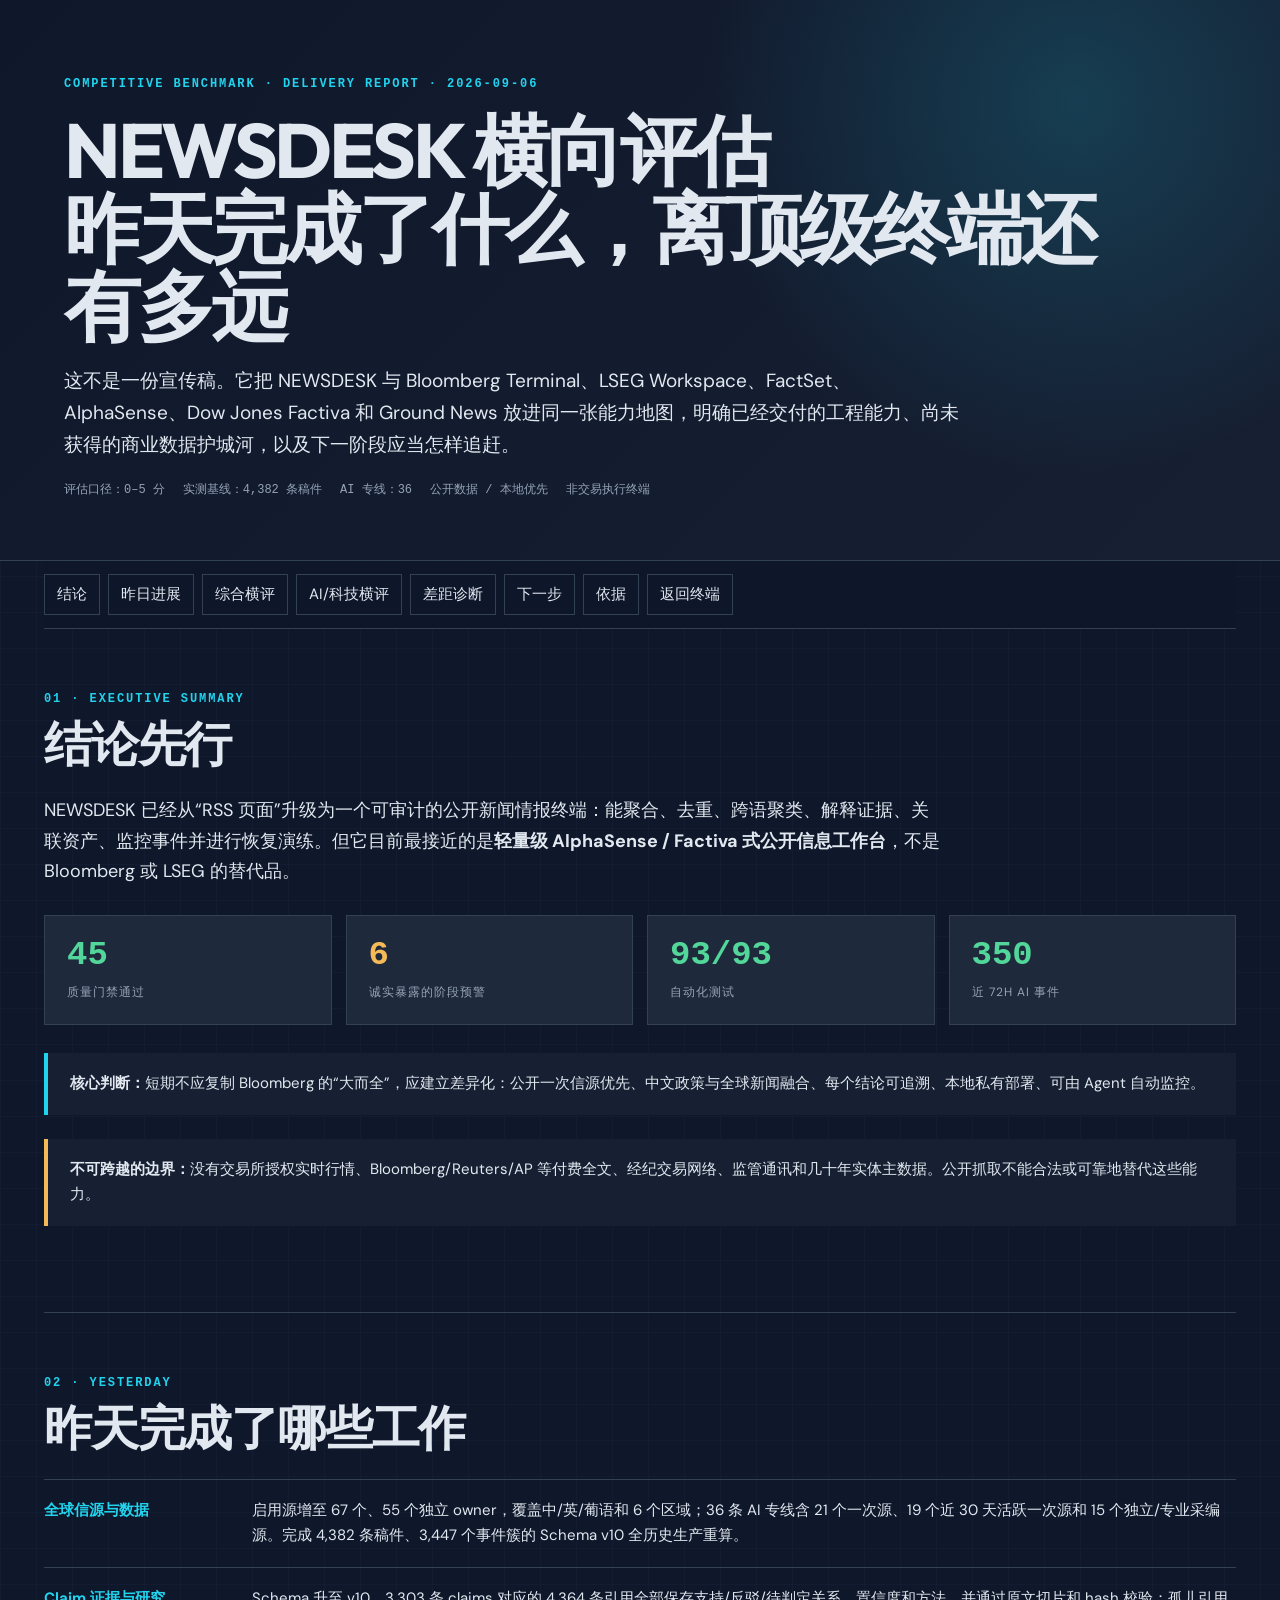
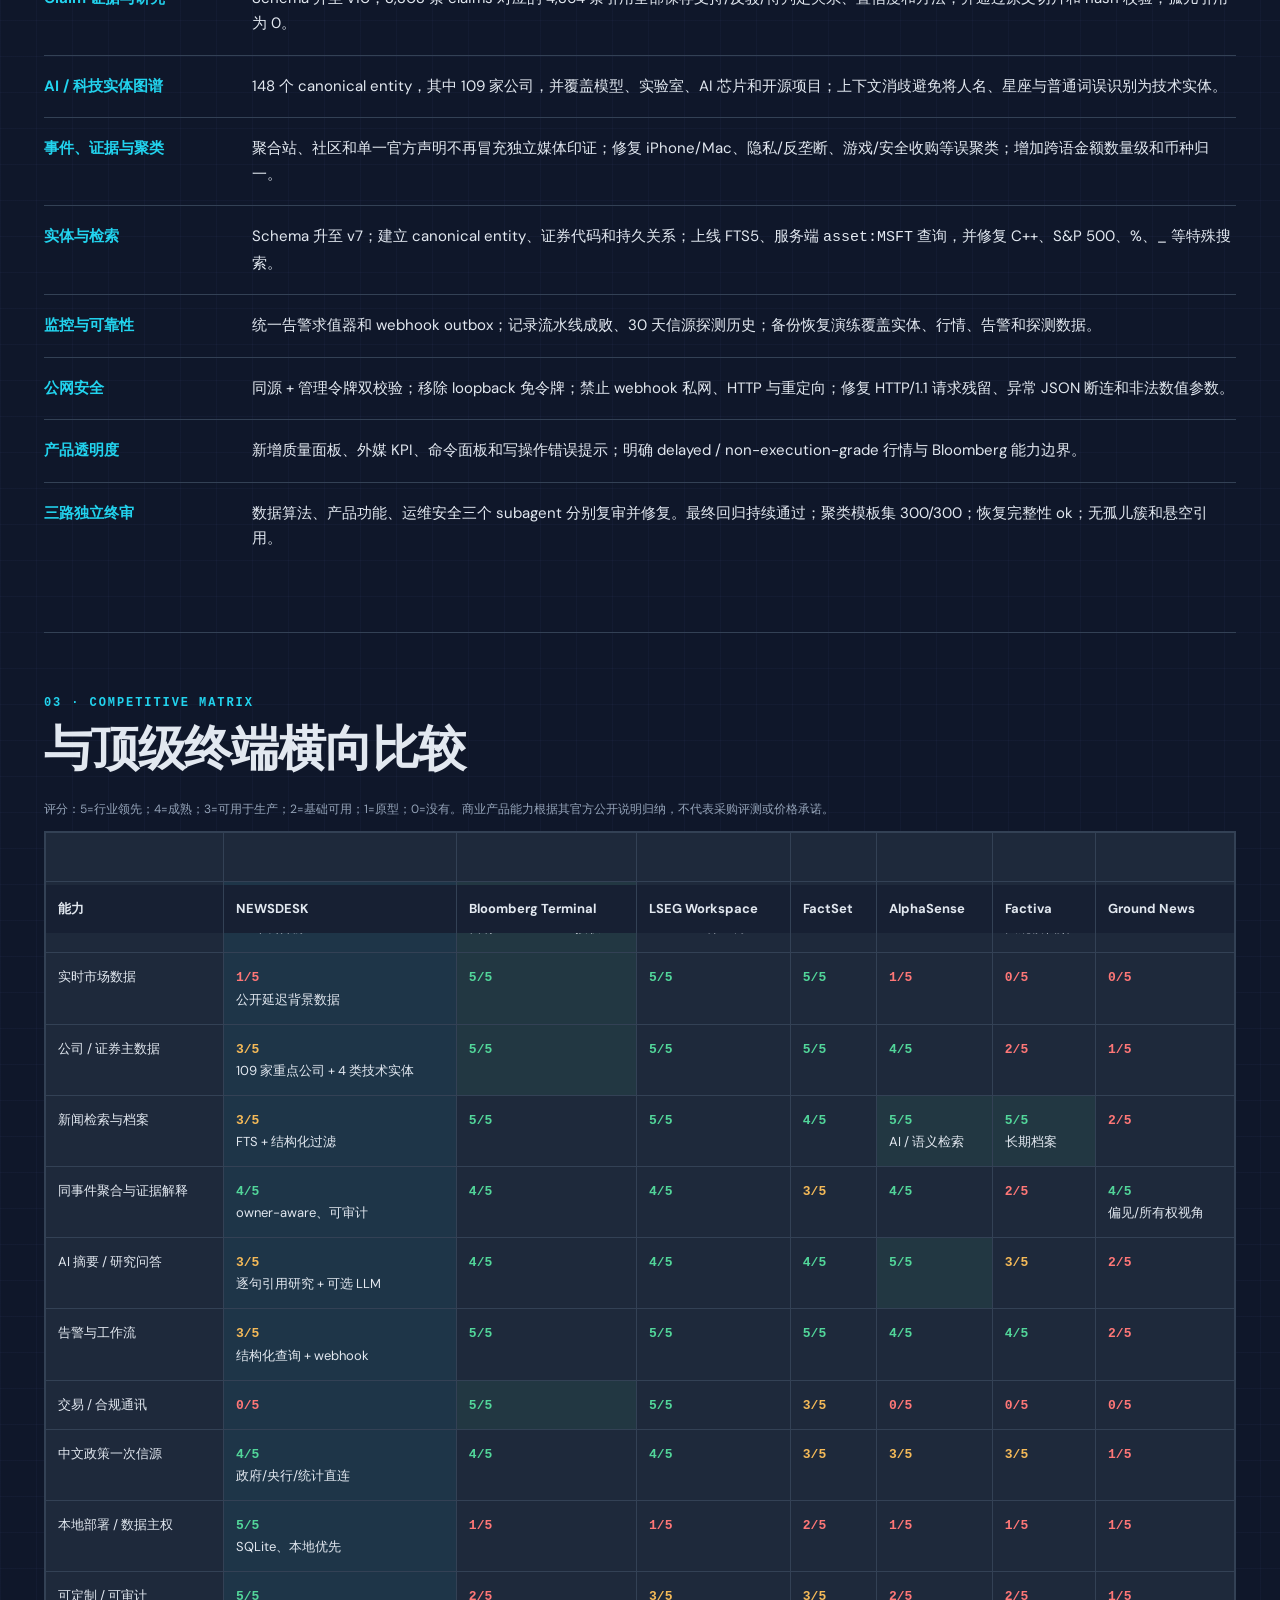
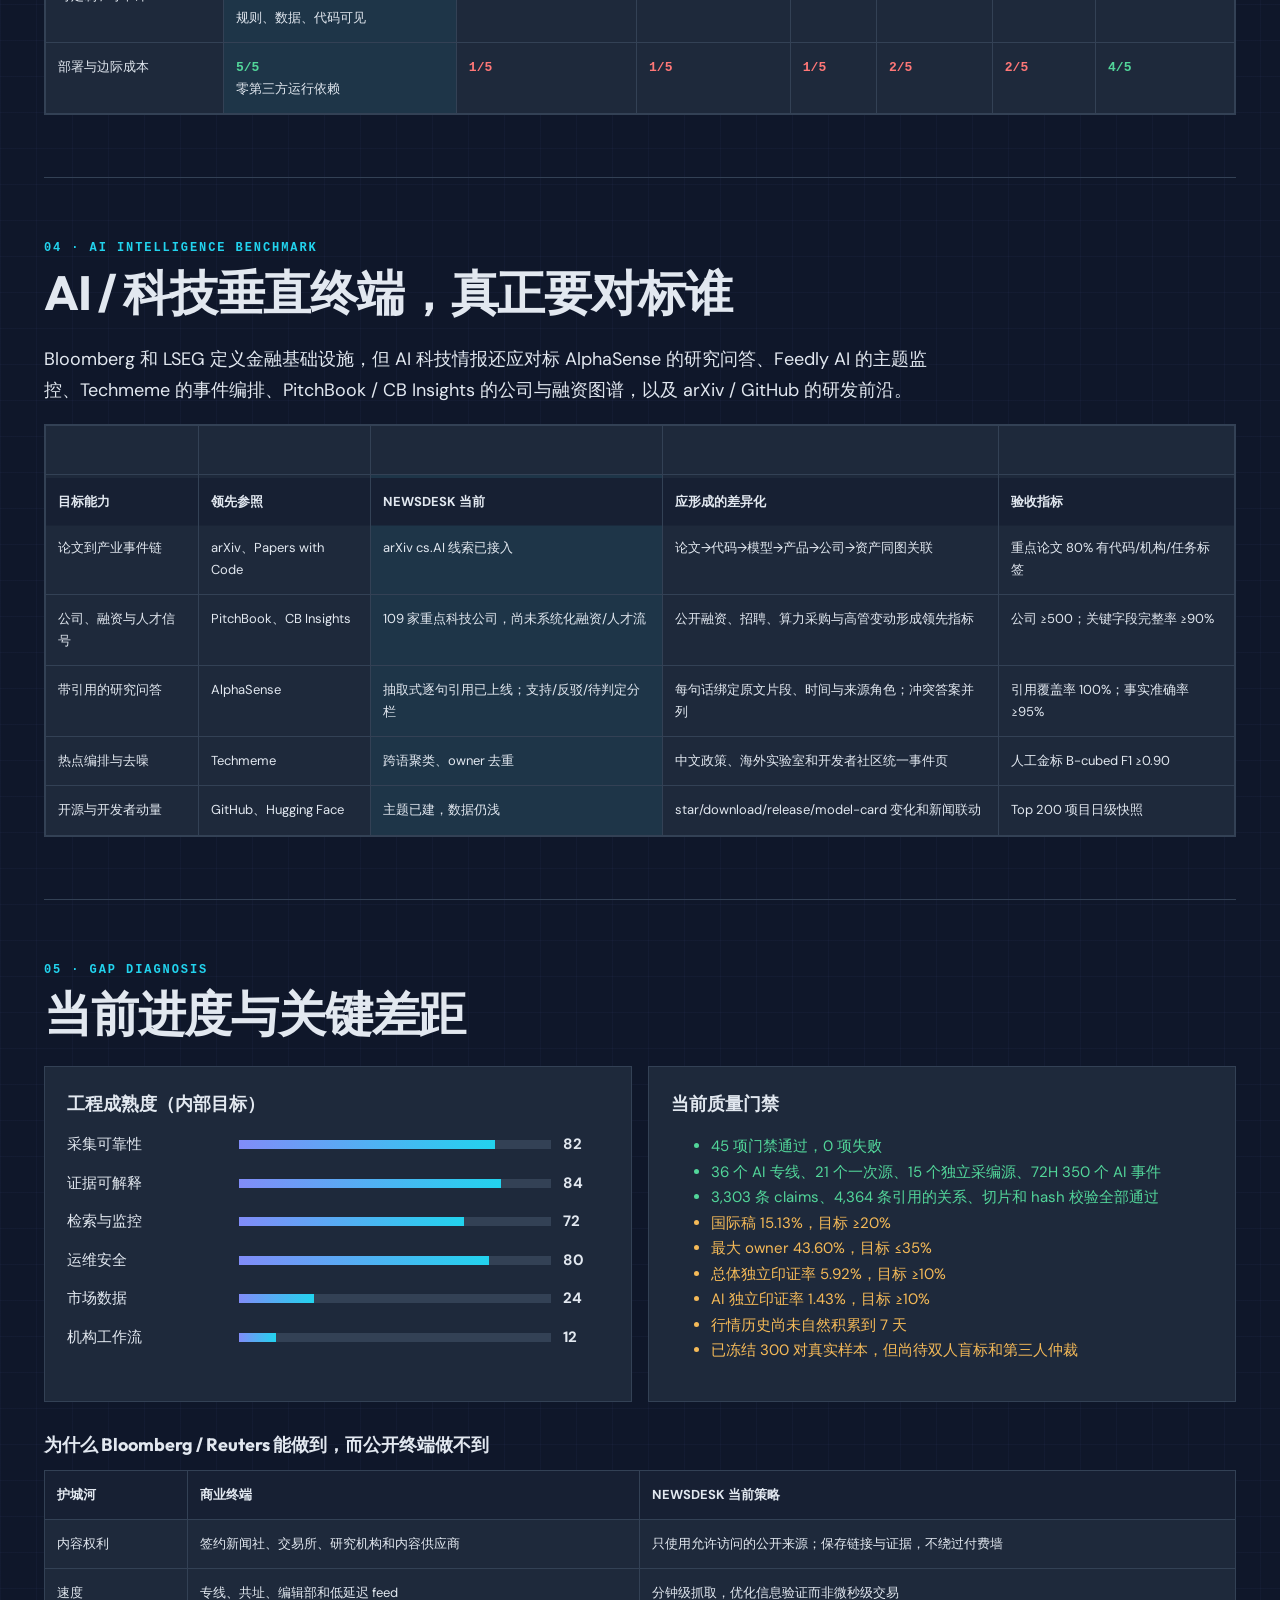
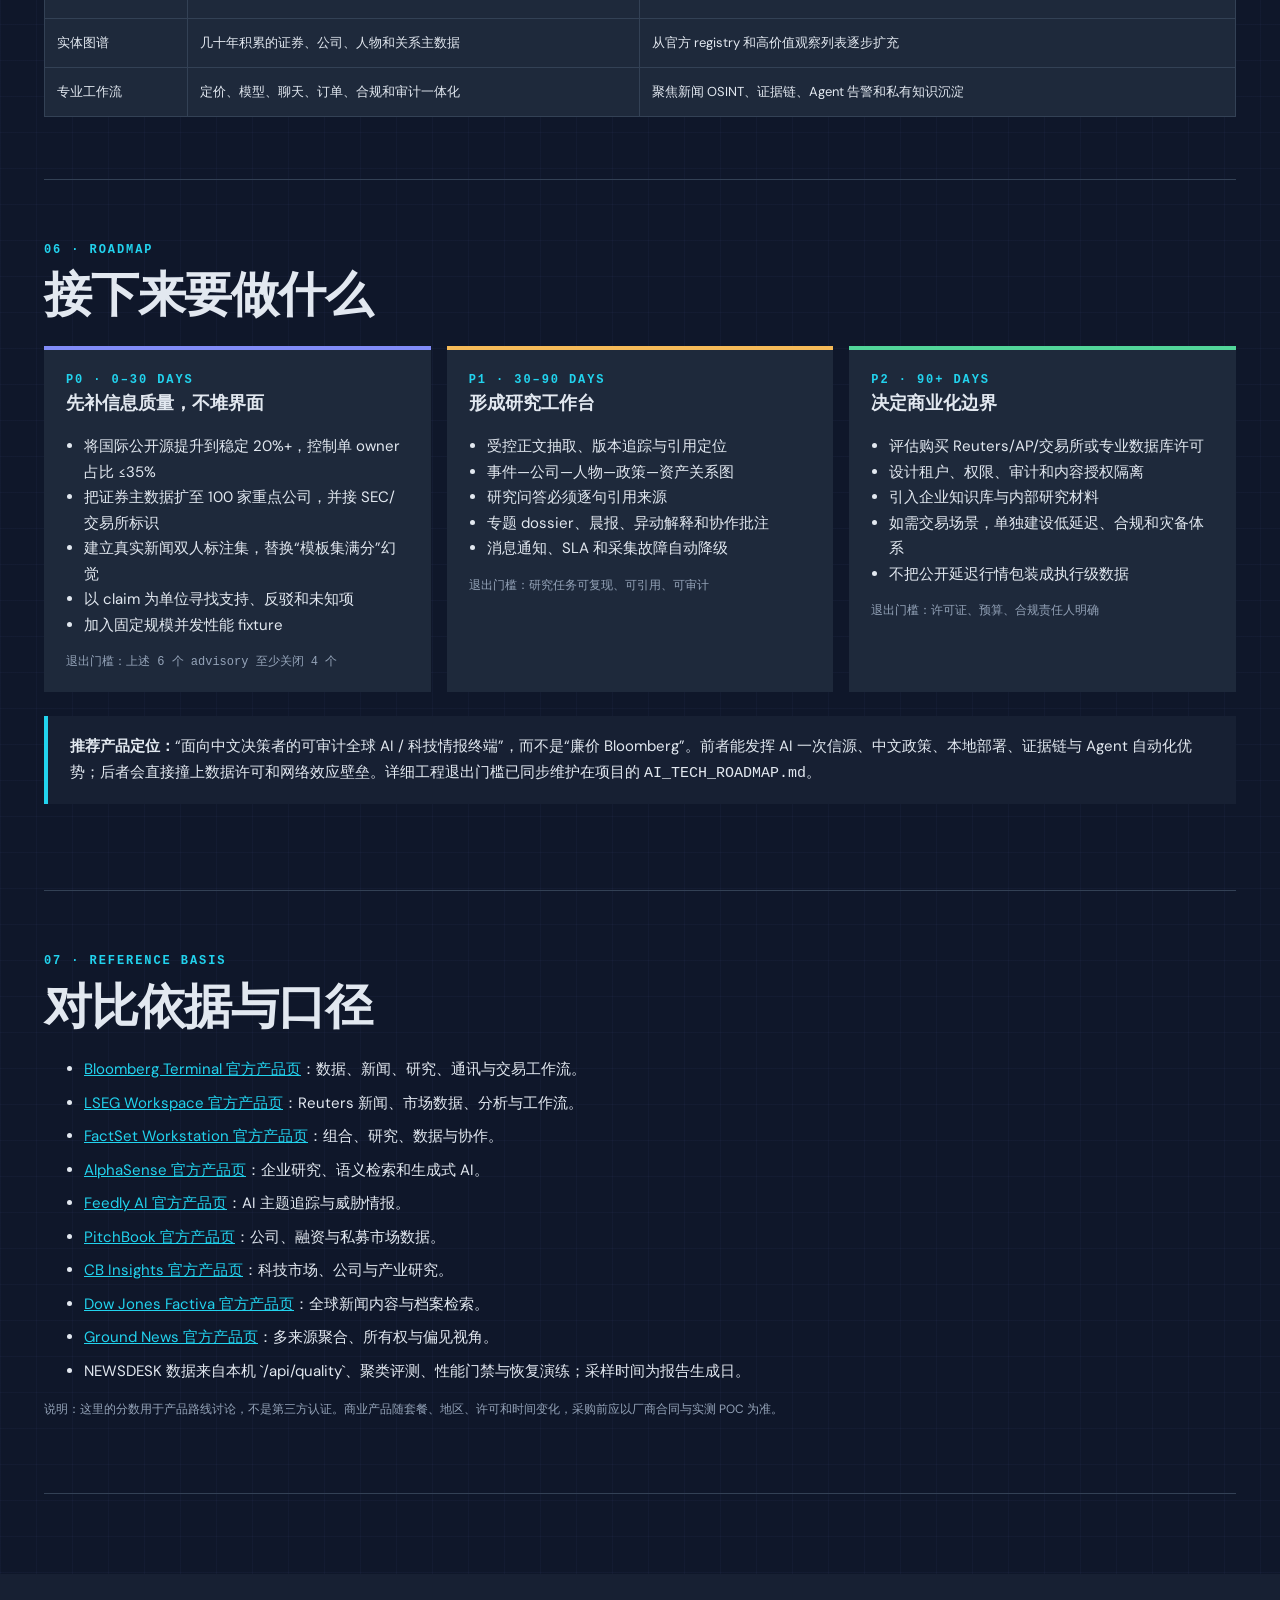
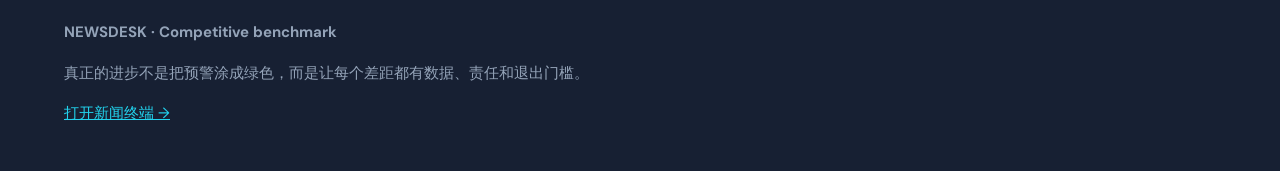
==== commit fa62b917: "feat: publish NEWSDESK v10 AI evidence snapshot" ====
--- a/web/benchmark-report.html
+++ b/web/benchmark-report.html
@@ -22,7 +22,7 @@
   <div class="eyebrow">Competitive benchmark · delivery report · 2026-09-06</div>
   <h1>NEWSDESK 横向评估<br>昨天完成了什么，离顶级终端还有多远</h1>
   <p>这不是一份宣传稿。它把 NEWSDESK 与 Bloomberg Terminal、LSEG Workspace、FactSet、AlphaSense、Dow Jones Factiva 和 Ground News 放进同一张能力地图，明确已经交付的工程能力、尚未获得的商业数据护城河，以及下一阶段应当怎样追赶。</p>
-  <div class="stamp"><span>评估口径：0–5 分</span><span>实测基线：4,213 条稿件</span><span>AI 专线：28</span><span>公开数据 / 本地优先</span><span>非交易执行终端</span></div>
+  <div class="stamp"><span>评估口径：0–5 分</span><span>实测基线：4,382 条稿件</span><span>AI 专线：36</span><span>公开数据 / 本地优先</span><span>非交易执行终端</span></div>
 </header>
 <main class="wrap">
 <nav class="nav"><a href="#summary">结论</a><a href="#yesterday">昨日进展</a><a href="#matrix">综合横评</a><a href="#ai-benchmark">AI/科技横评</a><a href="#gaps">差距诊断</a><a href="#roadmap">下一步</a><a href="#sources">依据</a><a href="/">返回终端</a></nav>
@@ -30,15 +30,15 @@
 <section class="section" id="summary">
   <div class="eyebrow">01 · Executive summary</div><h2>结论先行</h2>
   <p class="lead">NEWSDESK 已经从“RSS 页面”升级为一个可审计的公开新闻情报终端：能聚合、去重、跨语聚类、解释证据、关联资产、监控事件并进行恢复演练。但它目前最接近的是<strong>轻量级 AlphaSense / Factiva 式公开信息工作台</strong>，不是 Bloomberg 或 LSEG 的替代品。</p>
-  <div class="grid"><div class="card"><div class="metric good">37</div><div class="label">质量门禁通过</div></div><div class="card"><div class="metric">7</div><div class="label">诚实暴露的阶段预警</div></div><div class="card"><div class="metric good">87/87</div><div class="label">自动化测试</div></div><div class="card"><div class="metric good">342</div><div class="label">近 72H AI 事件</div></div></div>
+  <div class="grid"><div class="card"><div class="metric good">45</div><div class="label">质量门禁通过</div></div><div class="card"><div class="metric">6</div><div class="label">诚实暴露的阶段预警</div></div><div class="card"><div class="metric good">93/93</div><div class="label">自动化测试</div></div><div class="card"><div class="metric good">350</div><div class="label">近 72H AI 事件</div></div></div>
   <div class="callout"><b>核心判断：</b>短期不应复制 Bloomberg 的“大而全”，应建立差异化：公开一次信源优先、中文政策与全球新闻融合、每个结论可追溯、本地私有部署、可由 Agent 自动监控。</div>
   <div class="callout warning"><b>不可跨越的边界：</b>没有交易所授权实时行情、Bloomberg/Reuters/AP 等付费全文、经纪交易网络、监管通讯和几十年实体主数据。公开抓取不能合法或可靠地替代这些能力。</div>
 </section>
 
 <section class="section" id="yesterday">
   <div class="eyebrow">02 · Yesterday</div><h2>昨天完成了哪些工作</h2>
-  <div class="done"><b>全球信源与数据</b><span>启用源增至 59 个、48 个独立 owner，覆盖中/英/葡语和 6 个区域；28 条 AI 专线含 13 个一次源和 15 个独立/专业采编源。完成 4,213 条稿件、1,612 个事件簇的生产重算。</span></div>
-  <div class="done"><b>Claim 证据与研究</b><span>Schema 升至 v8，持久化 1,614 个 claims 与 1,941 条引用；claim 引用覆盖率和 72 小时高优事件 claim 覆盖率均为 100%。上线抽取式逐句引用研究工作台。</span></div>
+  <div class="done"><b>全球信源与数据</b><span>启用源增至 67 个、55 个独立 owner，覆盖中/英/葡语和 6 个区域；36 条 AI 专线含 21 个一次源、19 个近 30 天活跃一次源和 15 个独立/专业采编源。完成 4,382 条稿件、3,447 个事件簇的 Schema v10 全历史生产重算。</span></div>
+  <div class="done"><b>Claim 证据与研究</b><span>Schema 升至 v10，3,303 条 claims 对应的 4,364 条引用全部保存支持/反驳/待判定关系、置信度和方法，并通过原文切片和 hash 校验；孤儿引用为 0。</span></div>
   <div class="done"><b>AI / 科技实体图谱</b><span>148 个 canonical entity，其中 109 家公司，并覆盖模型、实验室、AI 芯片和开源项目；上下文消歧避免将人名、星座与普通词误识别为技术实体。</span></div>
   <div class="done"><b>事件、证据与聚类</b><span>聚合站、社区和单一官方声明不再冒充独立媒体印证；修复 iPhone/Mac、隐私/反垄断、游戏/安全收购等误聚类；增加跨语金额数量级和币种归一。</span></div>
   <div class="done"><b>实体与检索</b><span>Schema 升至 v7；建立 canonical entity、证券代码和持久关系；上线 FTS5、服务端 <code>asset:MSFT</code> 查询，并修复 C++、S&amp;P 500、%、_ 等特殊搜索。</span></div>
@@ -52,7 +52,7 @@
   <div class="eyebrow">03 · Competitive matrix</div><h2>与顶级终端横向比较</h2>
   <p class="legend">评分：5=行业领先；4=成熟；3=可用于生产；2=基础可用；1=原型；0=没有。商业产品能力根据其官方公开说明归纳，不代表采购评测或价格承诺。</p>
   <div class="matrix-wrap"><table><thead><tr><th>能力</th><th>NEWSDESK</th><th>Bloomberg Terminal</th><th>LSEG Workspace</th><th>FactSet</th><th>AlphaSense</th><th>Factiva</th><th>Ground News</th></tr></thead><tbody>
-  <tr><td>全球授权新闻深度</td><td class="ours"><span class="score s2">2/5</span><br>59 个公开源</td><td class="winner"><span class="score s5">5/5</span><br>自有 newsroom + 授权</td><td><span class="score s5">5/5</span><br>Reuters + 第三方</td><td><span class="score s4">4/5</span></td><td><span class="score s4">4/5</span></td><td><span class="score s5">5/5</span><br>大规模档案</td><td><span class="score s3">3/5</span></td></tr>
+  <tr><td>全球授权新闻深度</td><td class="ours"><span class="score s2">2/5</span><br>67 个公开源</td><td class="winner"><span class="score s5">5/5</span><br>自有 newsroom + 授权</td><td><span class="score s5">5/5</span><br>Reuters + 第三方</td><td><span class="score s4">4/5</span></td><td><span class="score s4">4/5</span></td><td><span class="score s5">5/5</span><br>大规模档案</td><td><span class="score s3">3/5</span></td></tr>
   <tr><td>实时市场数据</td><td class="ours"><span class="score s1">1/5</span><br>公开延迟背景数据</td><td class="winner"><span class="score s5">5/5</span></td><td><span class="score s5">5/5</span></td><td><span class="score s5">5/5</span></td><td><span class="score s1">1/5</span></td><td><span class="score s0">0/5</span></td><td><span class="score s0">0/5</span></td></tr>
   <tr><td>公司 / 证券主数据</td><td class="ours"><span class="score s3">3/5</span><br>109 家重点公司 + 4 类技术实体</td><td class="winner"><span class="score s5">5/5</span></td><td><span class="score s5">5/5</span></td><td><span class="score s5">5/5</span></td><td><span class="score s4">4/5</span></td><td><span class="score s2">2/5</span></td><td><span class="score s1">1/5</span></td></tr>
   <tr><td>新闻检索与档案</td><td class="ours"><span class="score s3">3/5</span><br>FTS + 结构化过滤</td><td><span class="score s5">5/5</span></td><td><span class="score s5">5/5</span></td><td><span class="score s4">4/5</span></td><td class="winner"><span class="score s5">5/5</span><br>AI / 语义检索</td><td class="winner"><span class="score s5">5/5</span><br>长期档案</td><td><span class="score s2">2/5</span></td></tr>
@@ -71,10 +71,10 @@
   <div class="eyebrow">04 · AI intelligence benchmark</div><h2>AI / 科技垂直终端，真正要对标谁</h2>
   <p class="lead">Bloomberg 和 LSEG 定义金融基础设施，但 AI 科技情报还应对标 AlphaSense 的研究问答、Feedly AI 的主题监控、Techmeme 的事件编排、PitchBook / CB Insights 的公司与融资图谱，以及 arXiv / GitHub 的研发前沿。</p>
   <div class="matrix-wrap"><table><thead><tr><th>目标能力</th><th>领先参照</th><th>NEWSDESK 当前</th><th>应形成的差异化</th><th>验收指标</th></tr></thead><tbody>
-    <tr><td>实验室 / 模型发布雷达</td><td>AlphaSense、Feedly AI</td><td class="ours">28 个专线，含 13 个一次源、15 个独立采编源</td><td>官方发布与独立报道分层，不把厂商自述当事实确认</td><td>核心实验室 ≥20；漏报率 ≤5%</td></tr>
+    <tr><td>实验室 / 模型发布雷达</td><td>AlphaSense、Feedly AI</td><td class="ours">36 个专线，含 21 个一次源、15 个独立采编源</td><td>官方发布与独立报道分层，不把厂商自述当事实确认</td><td>核心实验室 ≥20；漏报率 ≤5%</td></tr>
     <tr><td>论文到产业事件链</td><td>arXiv、Papers with Code</td><td class="ours">arXiv cs.AI 线索已接入</td><td>论文→代码→模型→产品→公司→资产同图关联</td><td>重点论文 80% 有代码/机构/任务标签</td></tr>
     <tr><td>公司、融资与人才信号</td><td>PitchBook、CB Insights</td><td class="ours">109 家重点科技公司，尚未系统化融资/人才流</td><td>公开融资、招聘、算力采购与高管变动形成领先指标</td><td>公司 ≥500；关键字段完整率 ≥90%</td></tr>
-    <tr><td>带引用的研究问答</td><td>AlphaSense</td><td class="ours">抽取式逐句引用已上线；1,614 claims 引用覆盖 100%</td><td>每句话绑定原文片段、时间与来源角色；冲突答案并列</td><td>引用覆盖率 100%；事实准确率 ≥95%</td></tr>
+    <tr><td>带引用的研究问答</td><td>AlphaSense</td><td class="ours">抽取式逐句引用已上线；支持/反驳/待判定分栏</td><td>每句话绑定原文片段、时间与来源角色；冲突答案并列</td><td>引用覆盖率 100%；事实准确率 ≥95%</td></tr>
     <tr><td>热点编排与去噪</td><td>Techmeme</td><td class="ours">跨语聚类、owner 去重</td><td>中文政策、海外实验室和开发者社区统一事件页</td><td>人工金标 B-cubed F1 ≥0.90</td></tr>
     <tr><td>开源与开发者动量</td><td>GitHub、Hugging Face</td><td class="ours">主题已建，数据仍浅</td><td>star/download/release/model-card 变化和新闻联动</td><td>Top 200 项目日级快照</td></tr>
   </tbody></table></div>
@@ -83,7 +83,7 @@
 <section class="section" id="gaps">
   <div class="eyebrow">05 · Gap diagnosis</div><h2>当前进度与关键差距</h2>
   <div class="two"><div class="card"><h3>工程成熟度（内部目标）</h3><div class="bar-row"><span>采集可靠性</span><div class="bar"><i style="width:82%"></i></div><b>82</b></div><div class="bar-row"><span>证据可解释</span><div class="bar"><i style="width:84%"></i></div><b>84</b></div><div class="bar-row"><span>检索与监控</span><div class="bar"><i style="width:72%"></i></div><b>72</b></div><div class="bar-row"><span>运维安全</span><div class="bar"><i style="width:80%"></i></div><b>80</b></div><div class="bar-row"><span>市场数据</span><div class="bar"><i style="width:24%"></i></div><b>24</b></div><div class="bar-row"><span>机构工作流</span><div class="bar"><i style="width:12%"></i></div><b>12</b></div></div>
-  <div class="card"><h3>当前质量门禁</h3><ul><li class="good">37 项门禁通过，0 项失败</li><li class="good">28 个 AI 专线、13 个一次源、15 个独立采编源、72H 342 个 AI 事件</li><li class="good">1,614 claims 与高优事件引用覆盖率均为 100%</li><li class="warn">AI 一次源 13 个，长期目标 ≥20</li><li class="warn">国际稿 15.23%，目标 ≥20%</li><li class="warn">最大 owner 43.56%，目标 ≤35%</li><li class="warn">总体独立印证率 5.98%，目标 ≥10%</li><li class="warn">AI 独立印证率 1.46%，目标 ≥10%</li><li class="warn">行情历史尚未自然积累到 7 天</li><li class="warn">300 对聚类集为模板回归集，尚非双人独立标注金标</li></ul></div></div>
+  <div class="card"><h3>当前质量门禁</h3><ul><li class="good">45 项门禁通过，0 项失败</li><li class="good">36 个 AI 专线、21 个一次源、15 个独立采编源、72H 350 个 AI 事件</li><li class="good">3,303 条 claims、4,364 条引用的关系、切片和 hash 校验全部通过</li><li class="warn">国际稿 15.13%，目标 ≥20%</li><li class="warn">最大 owner 43.60%，目标 ≤35%</li><li class="warn">总体独立印证率 5.92%，目标 ≥10%</li><li class="warn">AI 独立印证率 1.43%，目标 ≥10%</li><li class="warn">行情历史尚未自然积累到 7 天</li><li class="warn">已冻结 300 对真实样本，但尚待双人盲标和第三人仲裁</li></ul></div></div>
   <h3 style="margin-top:28px">为什么 Bloomberg / Reuters 能做到，而公开终端做不到</h3>
   <table><thead><tr><th>护城河</th><th>商业终端</th><th>NEWSDESK 当前策略</th></tr></thead><tbody><tr><td>内容权利</td><td>签约新闻社、交易所、研究机构和内容供应商</td><td>只使用允许访问的公开来源；保存链接与证据，不绕过付费墙</td></tr><tr><td>速度</td><td>专线、共址、编辑部和低延迟 feed</td><td>分钟级抓取，优化信息验证而非微秒级交易</td></tr><tr><td>实体图谱</td><td>几十年积累的证券、公司、人物和关系主数据</td><td>从官方 registry 和高价值观察列表逐步扩充</td></tr><tr><td>专业工作流</td><td>定价、模型、聊天、订单、合规和审计一体化</td><td>聚焦新闻 OSINT、证据链、Agent 告警和私有知识沉淀</td></tr></tbody></table>
 </section>
